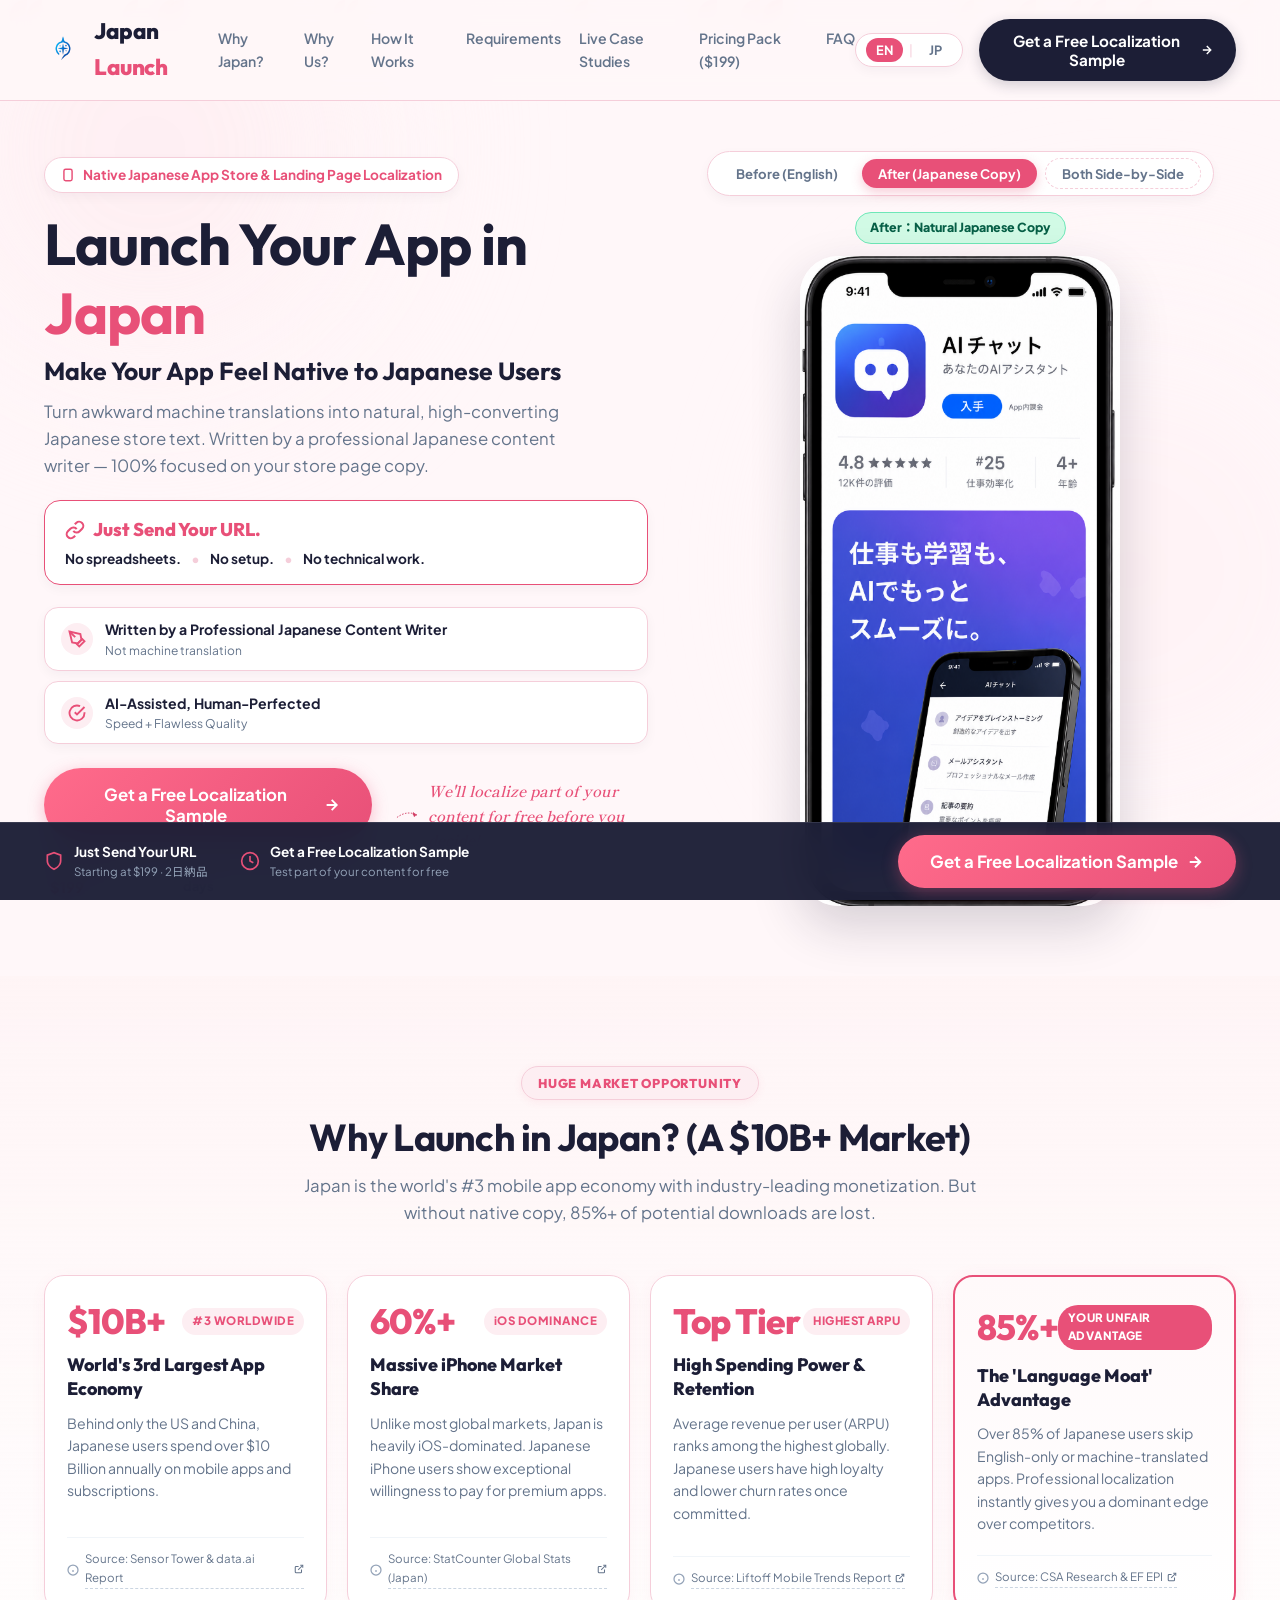
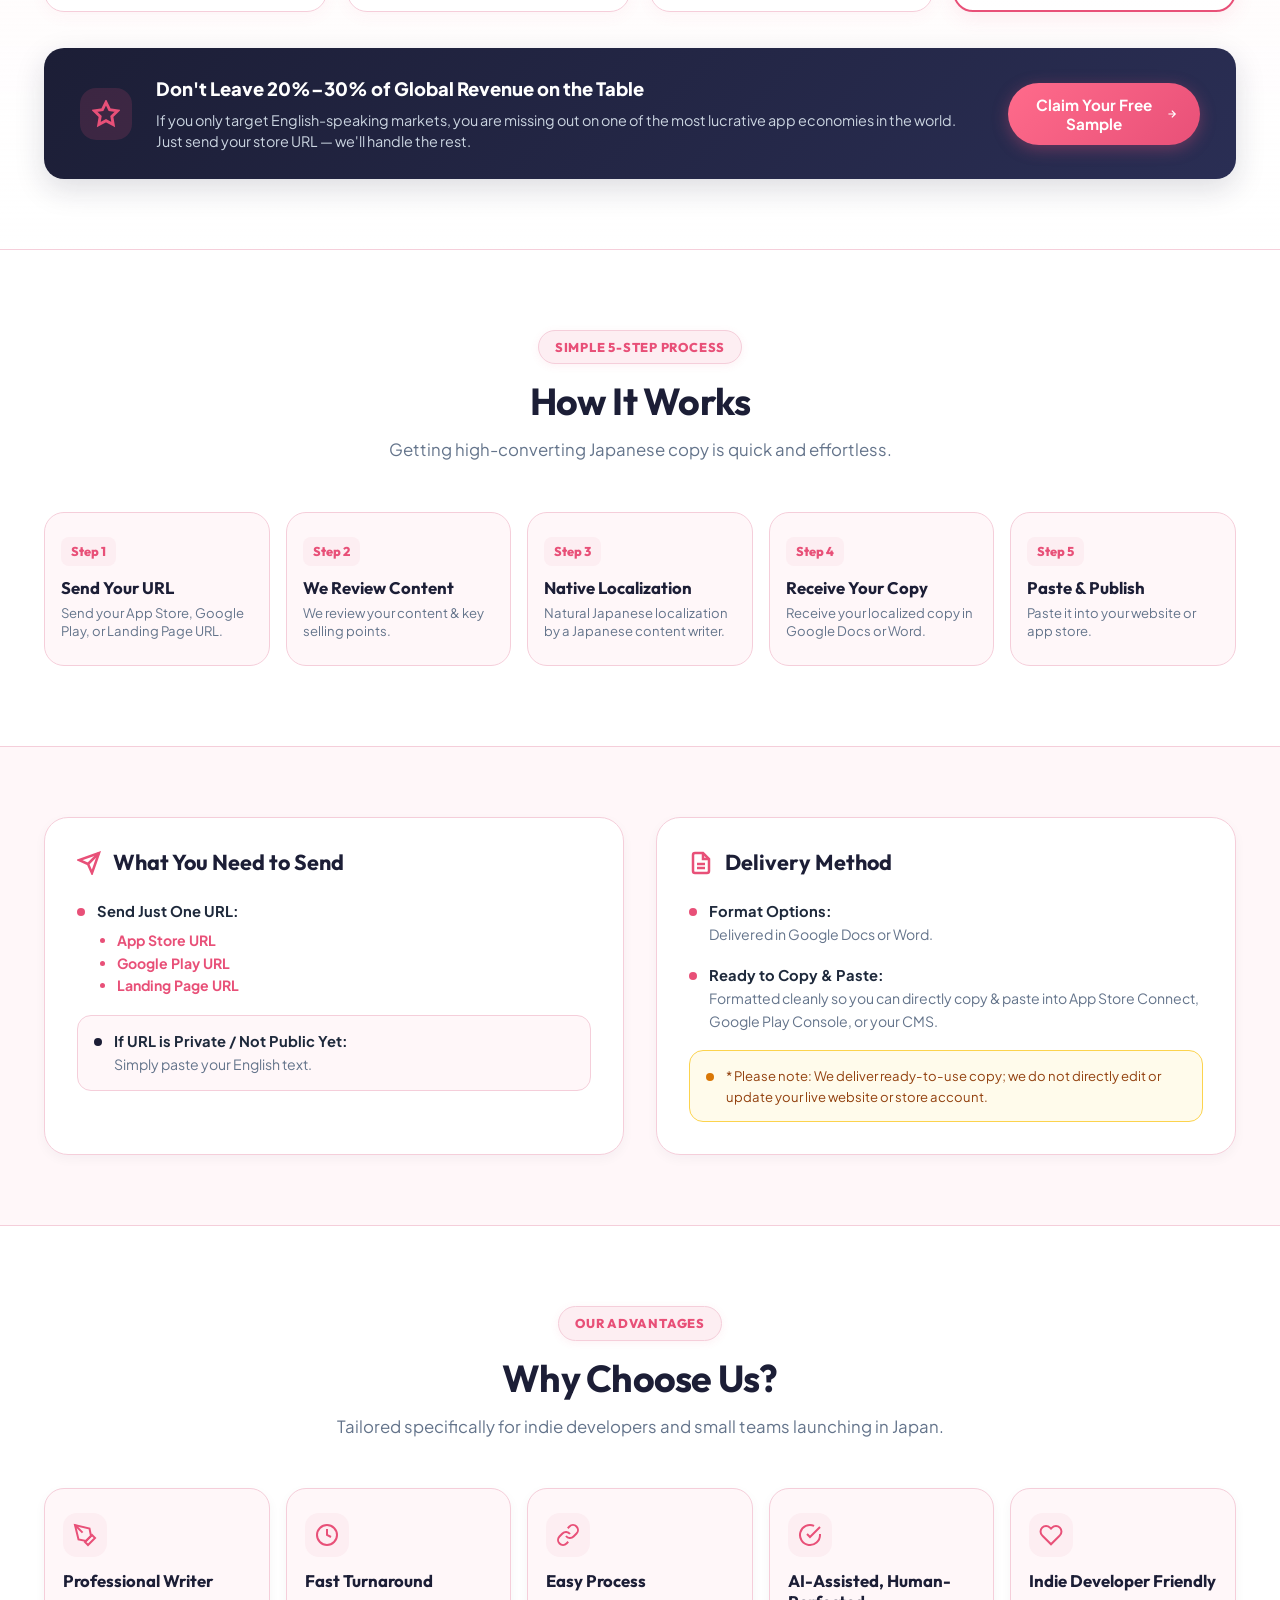
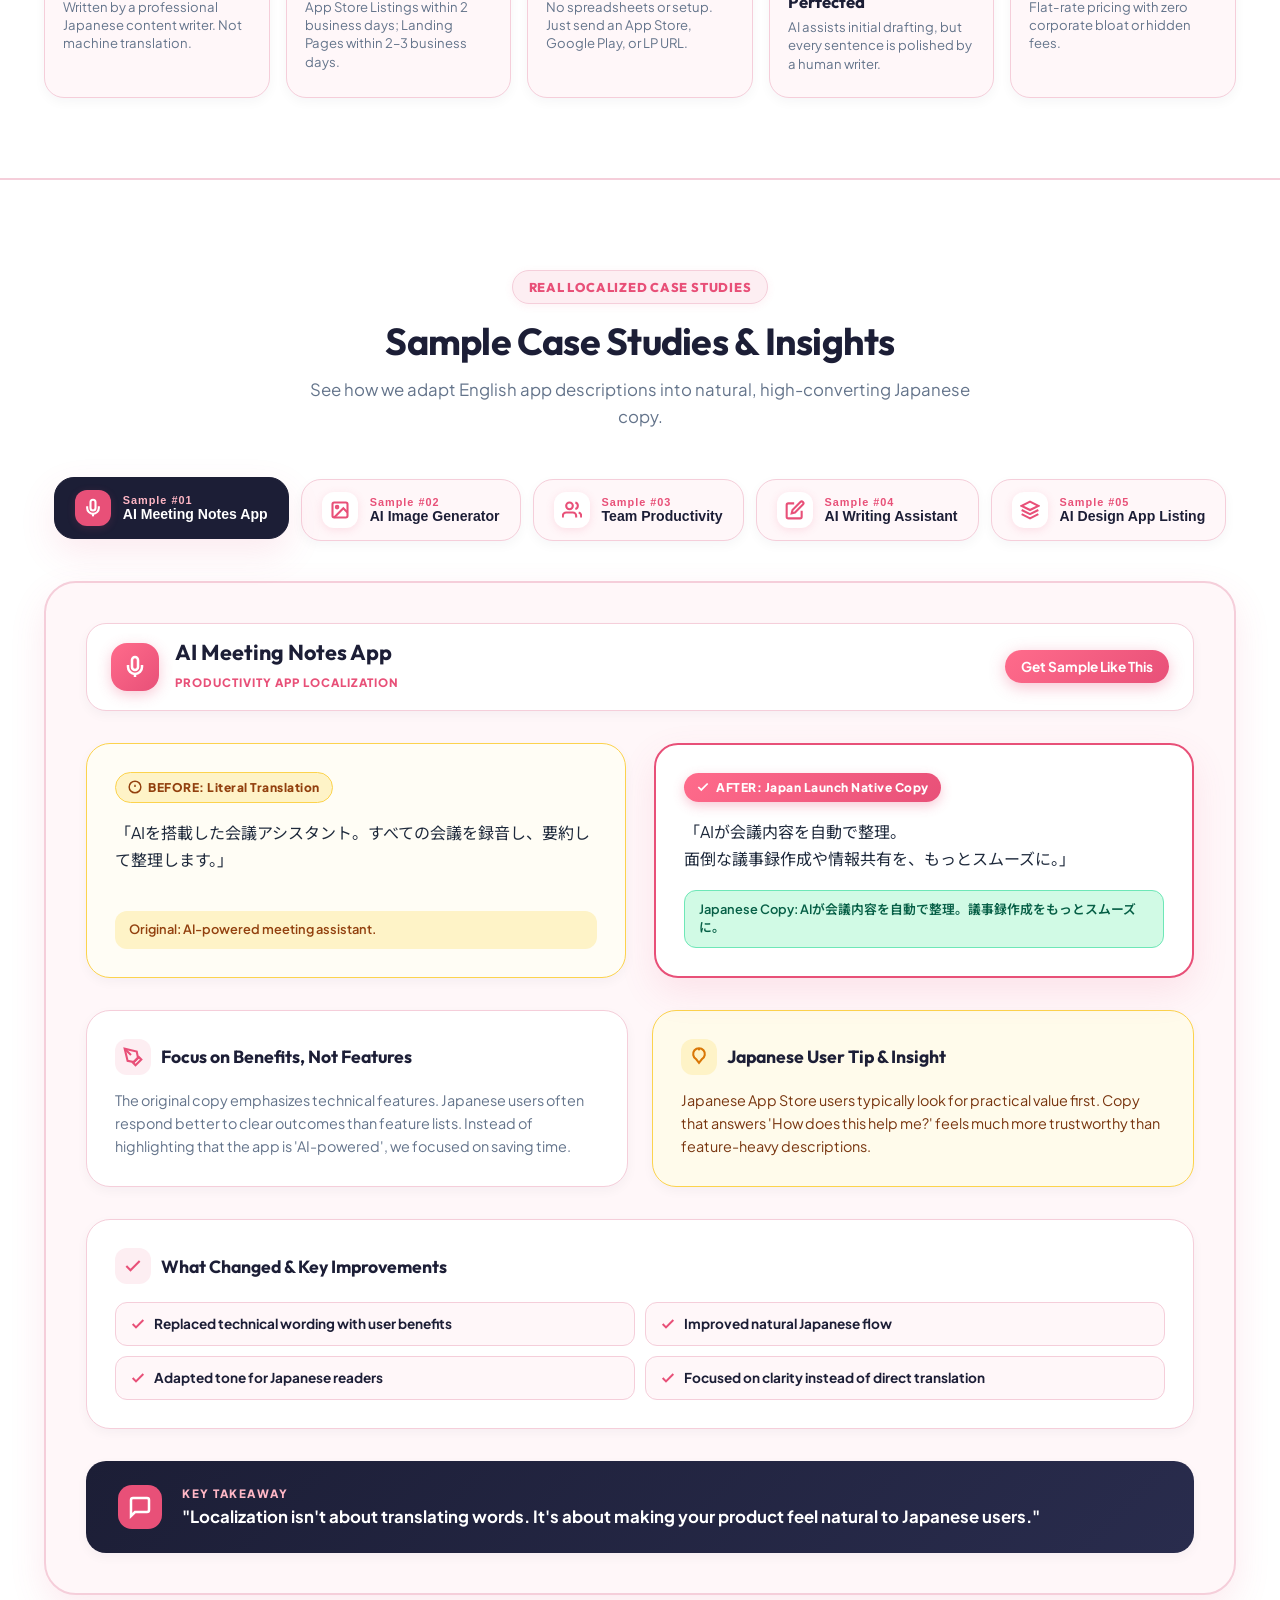
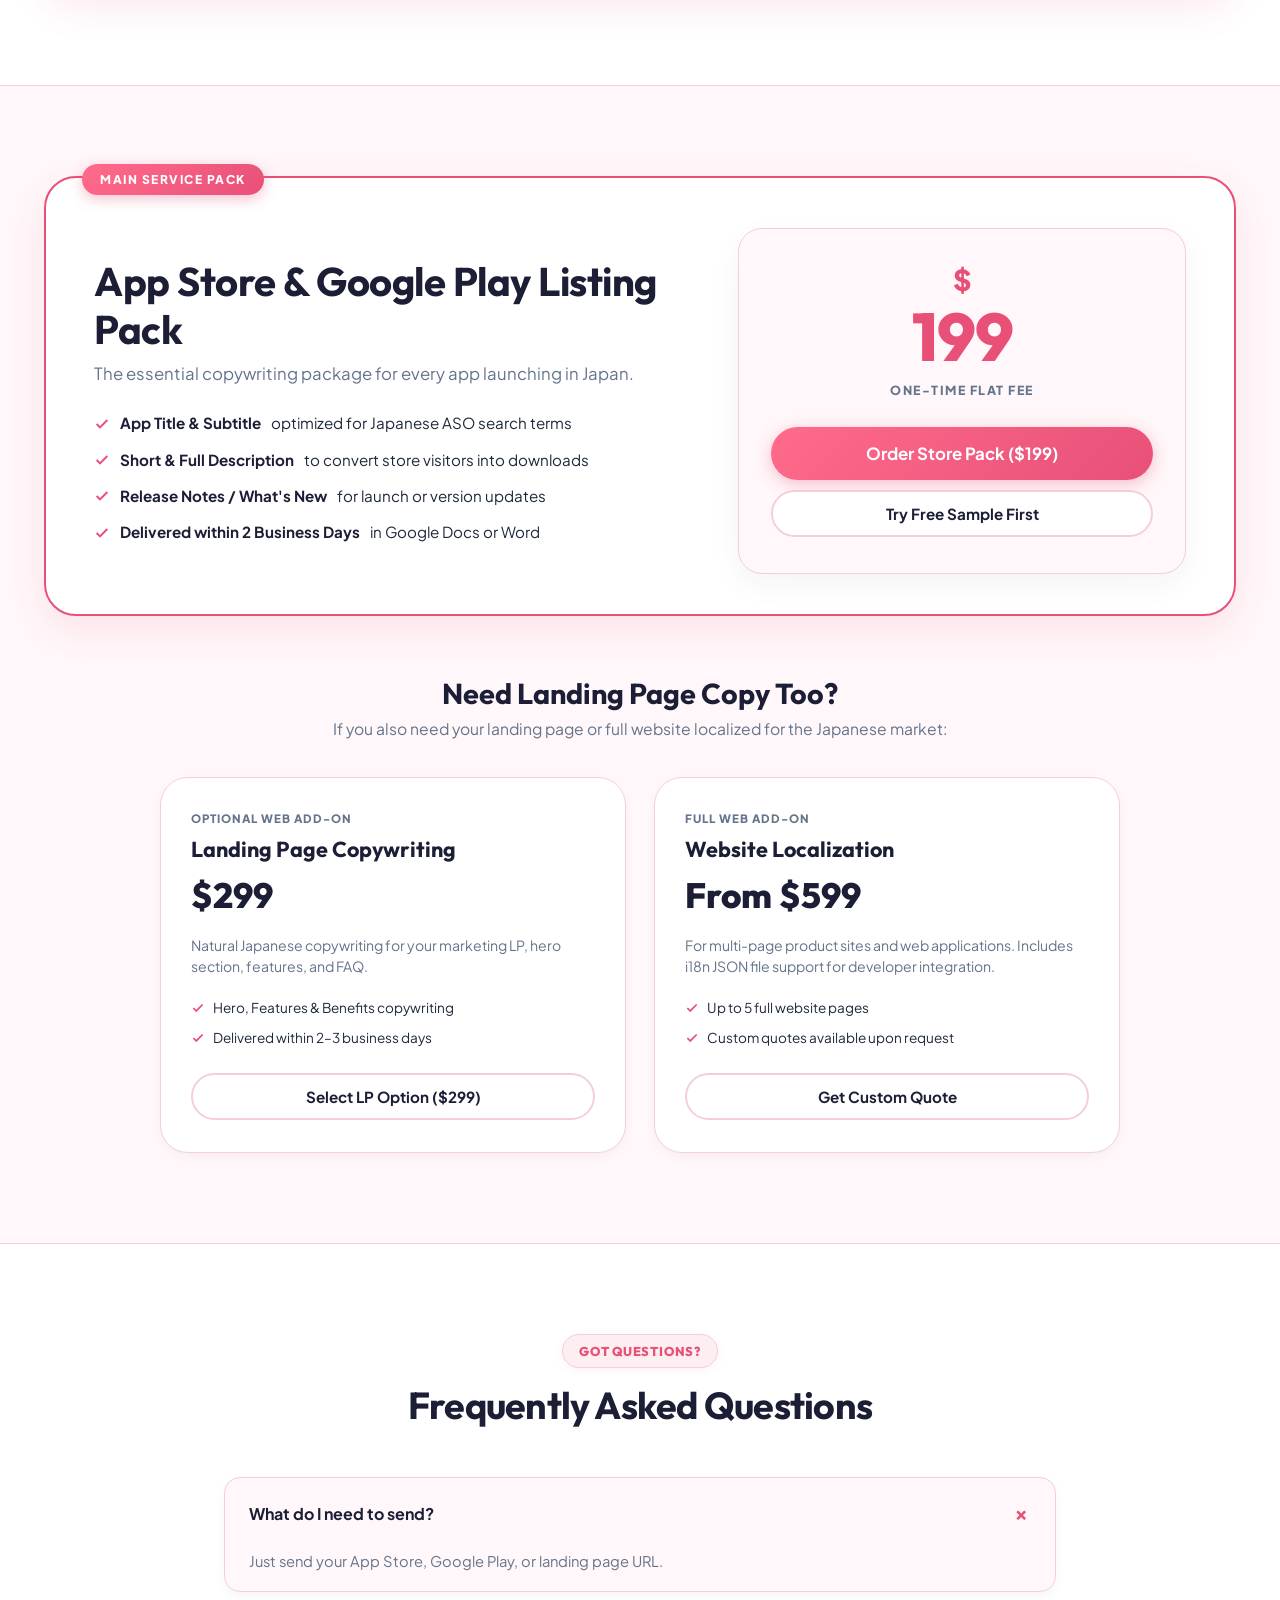
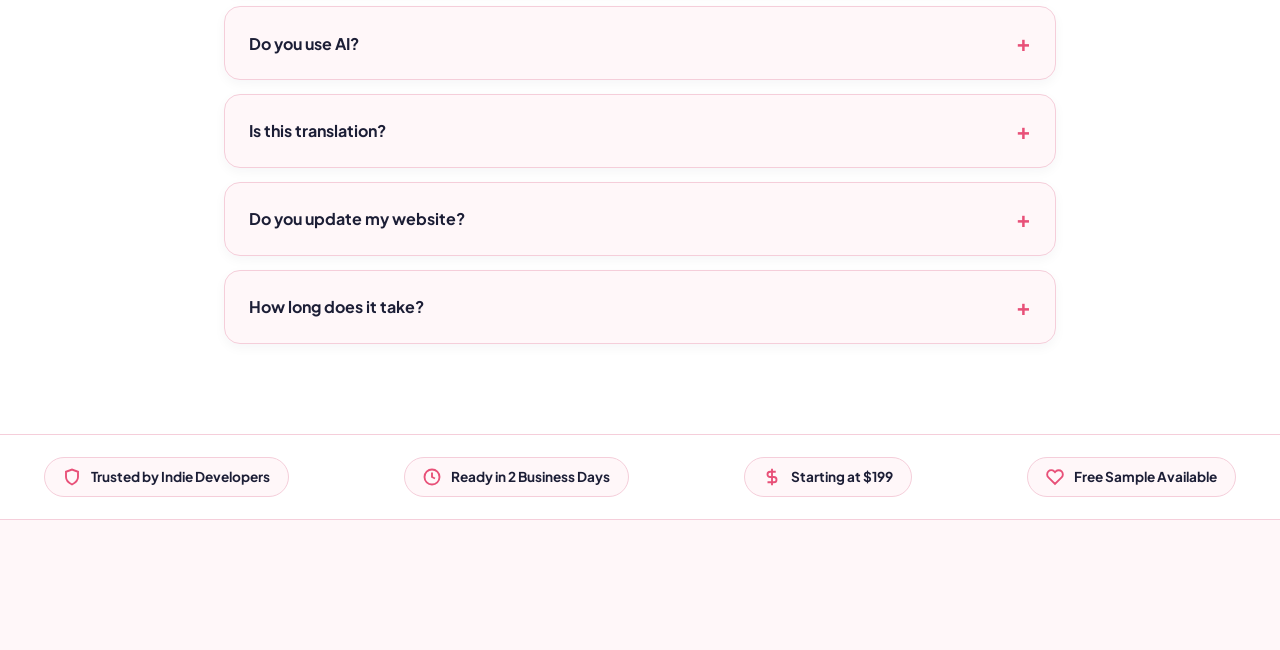
==== japan-localization-lp/index.html @ 51f72c17 "Add files via upload" ====
<!DOCTYPE html>
<html lang="en">
<head>
    <meta charset="UTF-8">
    <meta name="viewport" content="width=device-width, initial-scale=1.0">
    <title>Japan Launch | Native Japanese App Store & Landing Page Localization</title>
    <meta name="description" content="Make your app feel native to Japanese users. High-converting App Store & Landing Page localization starting at $199. Written by a professional Japanese content writer. Free sample available!">
    
    <!-- Google Fonts -->
    <link rel="preconnect" href="https://fonts.googleapis.com">
    <link rel="preconnect" href="https://fonts.gstatic.com" crossorigin>
    <link href="https://fonts.googleapis.com/css2?family=Outfit:wght@400;500;600;700;800&family=Plus+Jakarta+Sans:wght@400;500;600;700&family=Noto+Sans+JP:wght@400;500;700;800&family=Shippori+Mincho:wght@600;700;800&display=swap" rel="stylesheet">
    
    <!-- CSS (Explicit Relative Path for Netlify & Linux Compatibility) -->
    <link rel="stylesheet" href="./css/styles.css">
</head>
<body data-current-lang="en">

    <!-- Background Decor -->
    <div class="bg-decorations">
        <div class="bg-blob blob-1"></div>
        <div class="bg-blob blob-2"></div>
        <div class="sakura-petals-container" id="sakuraContainer"></div>
    </div>

    <!-- Navigation Header -->
    <header class="site-header">
        <div class="container nav-container">
            <a href="#" class="brand-logo">
                <img src="./assets/logo.png" alt="Japan Launch Logo" class="brand-logo-img">
                <span class="brand-name">Japan <span class="brand-accent">Launch</span></span>
            </a>

            <nav class="nav-links">
                <a href="#why-japan" data-en="Why Japan?" data-jp="日本市場の魅力">Why Japan?</a>
                <a href="#why-us" data-en="Why Us?" data-jp="選ばれる理由">Why Us?</a>
                <a href="#how-it-works" data-en="How It Works" data-jp="作業の流れ">How It Works</a>
                <a href="#requirements" data-en="Requirements" data-jp="必要素材">Requirements</a>
                <a href="#samples" data-en="Live Case Studies" data-jp="制作事例サンプル">Live Case Studies</a>
                <a href="#pricing" data-en="Pricing Pack ($199)" data-jp="料金プラン ($199)">Pricing Pack ($199)</a>
                <a href="#faq" data-en="FAQ" data-jp="FAQ">FAQ</a>
            </nav>

            <div class="nav-actions">
                <!-- Language Toggle Switcher -->
                <div class="lang-switch-toggle">
                    <button class="lang-btn active" id="btnLangEn" onclick="switchLanguage('en')">EN</button>
                    <span class="lang-divider">|</span>
                    <button class="lang-btn" id="btnLangJp" onclick="switchLanguage('jp')">JP</button>
                </div>

                <button class="btn btn-primary" onclick="openSampleModal()">
                    <span data-en="Get a Free Localization Sample" data-jp="無料ローカライズサンプルを試す">Get a Free Localization Sample</span>
                    <svg width="16" height="16" viewBox="0 0 24 24" fill="none" stroke="currentColor" stroke-width="2.5"><path d="M5 12h14M12 5l7 7-7 7"/></svg>
                </button>
            </div>
        </div>
    </header>

    <main>
        
        <!-- Hero Section -->
        <section class="hero-section" id="hero-offer">
            <div class="container hero-grid-large">
                
                <!-- Left Copy -->
                <div class="hero-copy">
                    <div class="tag-badge">
                        <svg width="14" height="14" viewBox="0 0 24 24" fill="none" stroke="currentColor" stroke-width="2.5"><rect x="5" y="2" width="14" height="20" rx="3"/><line x1="12" y1="18" x2="12.01" y2="18"/></svg>
                        <span data-en="Native Japanese App Store & Landing Page Localization" data-jp="App Store & ランディングページ 日本語ローカライズ">Native Japanese App Store & Landing Page Localization</span>
                    </div>

                    <h1 class="hero-title">
                        Launch Your App in <span class="highlight-japan">Japan</span>
                    </h1>

                    <p class="hero-main-tagline" data-en="Make Your App Feel Native to Japanese Users" data-jp="日本のユーザーに、まるで国内アプリのように届ける。">
                        Make Your App Feel Native to Japanese Users
                    </p>

                    <p class="hero-subtitle" data-en="Turn awkward machine translations into natural, high-converting Japanese store text. Written by a professional Japanese content writer — 100% focused on your store page copy." data-jp="機械翻訳特有の違和感を解消し、プロの日本人コンテンツライターが自然でCV率の高い日本語説明文へ書き直します。">
                        Turn awkward machine translations into natural, high-converting Japanese store text. Written by a professional Japanese content writer — 100% focused on your store page copy.
                    </p>

                    <!-- JUST SEND A URL DIFFERENTIATOR BANNER -->
                    <div class="differentiator-banner">
                        <div class="diff-title-row">
                            <svg width="20" height="20" viewBox="0 0 24 24" fill="none" stroke="#E85078" stroke-width="2.5"><path d="M10 13a5 5 0 0 0 7.54.54l3-3a5 5 0 0 0-7.07-7.07l-1.72 1.71"/><path d="M14 11a5 5 0 0 0-7.54-.54l-3 3a5 5 0 0 0 7.07 7.07l1.71-1.71"/></svg>
                            <strong data-en="Just Send Your URL." data-jp="URLをお送りいただくだけ。">Just Send Your URL.</strong>
                        </div>
                        <div class="diff-bullets">
                            <span data-en="No spreadsheets." data-jp="面倒なエクセル作業なし">No spreadsheets.</span>
                            <span class="diff-dot">•</span>
                            <span data-en="No setup." data-jp="複雑な設定なし">No setup.</span>
                            <span class="diff-dot">•</span>
                            <span data-en="No technical work." data-jp="開発・コード作業なし">No technical work.</span>
                        </div>
                    </div>

                    <!-- Core Strengths Badges -->
                    <div class="hero-features-list">
                        <div class="feature-item">
                            <div class="feature-icon">
                                <svg width="18" height="18" viewBox="0 0 24 24" fill="none" stroke="#E85078" stroke-width="2.5"><path d="M12 19l7-7 3 3-7 7-3-3z"/><path d="M18 13l-1.5-7.5L2 2l3.5 14.5L13 18l5-5z"/><path d="M2 2l7.586 7.586"/></svg>
                            </div>
                            <div class="feature-text">
                                <strong data-en="Written by a Professional Japanese Content Writer" data-jp="プロの日本人コンテンツライターが執筆">Written by a Professional Japanese Content Writer</strong>
                                <span data-en="Not machine translation" data-jp="機械翻訳ではありません">Not machine translation</span>
                            </div>
                        </div>

                        <div class="feature-item">
                            <div class="feature-icon">
                                <svg width="18" height="18" viewBox="0 0 24 24" fill="none" stroke="#E85078" stroke-width="2.5"><path d="M22 11.08V12a10 10 0 1 1-5.93-9.14"/><polyline points="22 4 12 14.01 9 11.01"/></svg>
                            </div>
                            <div class="feature-text">
                                <strong data-en="AI-Assisted, Human-Perfected" data-jp="AIサポート × プロ人間の仕上げ">AI-Assisted, Human-Perfected</strong>
                                <span data-en="Speed + Flawless Quality" data-jp="圧倒的なスピードと最高の品質">Speed + Flawless Quality</span>
                            </div>
                        </div>
                    </div>

                    <!-- Main Hero CTA & Price Visibility -->
                    <div class="hero-cta-wrapper">
                        <div class="cta-main-box">
                            <button class="btn btn-coral btn-lg" onclick="openSampleModal('App Store Listing Copy Pack ($199)')">
                                <span data-en="Get a Free Localization Sample" data-jp="無料ローカライズサンプルを試す">Get a Free Localization Sample</span>
                                <svg width="18" height="18" viewBox="0 0 24 24" fill="none" stroke="currentColor" stroke-width="2.5"><path d="M5 12h14M12 5l7 7-7 7"/></svg>
                            </button>

                            <div class="hero-price-anchor">
                                <span class="hero-price-tag" data-en="Starting at $199" data-jp="定額 $199〜">Starting at $199</span>
                                <span class="hero-price-dot">•</span>
                                <span class="hero-delivery-tag" data-en="Delivered within 2 business days" data-jp="2営業日以内に納品">Delivered within 2 business days</span>
                            </div>
                        </div>

                        <div class="cta-tooltip-annotation">
                            <svg class="hand-arrow" viewBox="0 0 60 30" fill="none" stroke="#D13B62" stroke-width="2" stroke-dasharray="3 3">
                                <path d="M10 20 Q 30 5, 50 15" />
                                <polygon points="50,15 42,10 44,18" fill="#D13B62"/>
                            </svg>
                            <span class="handwriting" data-en="We'll localize part of your content for free before you decide!" data-jp="決定する前に一部を無料でローカライズします！">We'll localize part of your content for free before you decide!</span>
                        </div>
                    </div>
                </div>

                <!-- Right Visual: Prominent Before/After Mockup Switcher -->
                <div class="hero-mockup-wrapper prominent-hero-mockup">
                    
                    <div class="mockup-header-indicator">
                        <button class="switcher-pill" id="btnPhoneBefore" onclick="switchPhoneMockup('before')">
                            <span data-en="Before (English)" data-jp="Before (英語表示)">Before (English)</span>
                        </button>
                        
                        <button class="switcher-pill active" id="btnPhoneAfter" onclick="switchPhoneMockup('after')">
                            <span data-en="After (Japanese Copy)" data-jp="After (自然な日本語)">After (Japanese Copy)</span>
                        </button>

                        <button class="switcher-pill mode-dual" id="btnPhoneBoth" onclick="switchPhoneMockup('both')">
                            <span data-en="Both Side-by-Side" data-jp="両方並べて比較">Both Side-by-Side</span>
                        </button>
                    </div>

                    <div class="phone-display-area mode-single-after" id="phoneDisplayArea">
                        <div class="phone-image-wrapper phone-img-before" id="wrapperPhoneBefore">
                            <span class="phone-label-tag warning" data-en="Before: English Store Copy" data-jp="Before：元の英語ストア文">Before：English Store Copy</span>
                            <img src="./assets/iphone_before.png" alt="App Store Listing Before Japanese Localization" class="hero-phone-img large-mockup">
                        </div>

                        <div class="phone-image-wrapper phone-img-after active" id="wrapperPhoneAfter">
                            <span class="phone-label-tag success" data-en="After: Natural Japanese Copy" data-jp="After：自然な日本語説明文">After：Natural Japanese Copy</span>
                            <img src="./assets/iphone_after.png" alt="App Store Listing After Japanese Localization" class="hero-phone-img large-mockup">
                        </div>
                    </div>

                </div>

            </div>
        </section>
        
        <!-- WHY JAPAN MARKET OPPORTUNITY SECTION (市場メリット・リサーチデータ) -->
        <section class="section-market-opportunity" id="why-japan">
            <div class="container">
                <div class="section-header center">
                    <span class="badge-sub" data-en="Huge Market Opportunity" data-jp="市場の巨大なポテンシャル">Huge Market Opportunity</span>
                    <h2 data-en="Why Launch in Japan? (A $10B+ Market)" data-jp="なぜ今、日本市場に出すべきなのか？">Why Launch in Japan? (A $10B+ Market)</h2>
                    <p data-en="Japan is the world's #3 mobile app economy with industry-leading monetization. But without native copy, 85%+ of potential downloads are lost." data-jp="日本は世界第3位のアプリ課金市場。しかし自然な日本語で訴求しない限り、85%以上のユーザーを獲得できずに見過ごしてしまいます。">Japan is the world's #3 mobile app economy with industry-leading monetization. But without native copy, 85%+ of potential downloads are lost.</p>
                </div>

                <div class="market-stats-grid">
                    
                    <!-- Stat Card 1: Market Size -->
                    <div class="market-stat-card">
                        <div class="stat-top-row">
                            <div class="stat-number-accent">$10B+</div>
                            <span class="stat-pill-badge">#3 WORLDWIDE</span>
                        </div>
                        <h3 class="stat-card-title" data-en="World's 3rd Largest App Economy" data-jp="世界第3位の巨大アプリ課金市場">World's 3rd Largest App Economy</h3>
                        <p class="stat-card-desc" data-en="Behind only the US and China, Japanese users spend over $10 Billion annually on mobile apps and subscriptions." data-jp="米国・中国に次ぐ世界トップ3の市場規模。日本のユーザーは年間100億ドル以上をモバイルアプリやサブスクリプションに消費しています。">Behind only the US and China, Japanese users spend over $10 Billion annually on mobile apps and subscriptions.</p>
                        <div class="stat-source-footer">
                            <svg width="12" height="12" viewBox="0 0 24 24" fill="none" stroke="currentColor" stroke-width="2.5"><circle cx="12" cy="12" r="10"/><line x1="12" y1="16" x2="12" y2="12"/><line x1="12" y1="8" x2="12.01" y2="8"/></svg>
                            <a href="https://sensortower.com/blog/state-of-mobile-2024" target="_blank" rel="noopener noreferrer" class="stat-source-link">Source: Sensor Tower & data.ai Report <svg width="10" height="10" viewBox="0 0 24 24" fill="none" stroke="currentColor" stroke-width="2.5"><path d="M18 13v6a2 2 0 0 1-2 2H5a2 2 0 0 1-2-2V8a2 2 0 0 1 2-2h6"/><polyline points="15 3 21 3 21 9"/><line x1="10" y1="14" x2="21" y2="3"/></svg></a>
                        </div>
                    </div>

                    <!-- Stat Card 2: iOS Share -->
                    <div class="market-stat-card">
                        <div class="stat-top-row">
                            <div class="stat-number-accent">60%+</div>
                            <span class="stat-pill-badge">iOS DOMINANCE</span>
                        </div>
                        <h3 class="stat-card-title" data-en="Massive iPhone Market Share" data-jp="60%超の圧倒的なiPhoneシェア">Massive iPhone Market Share</h3>
                        <p class="stat-card-desc" data-en="Unlike most global markets, Japan is heavily iOS-dominated. Japanese iPhone users show exceptional willingness to pay for premium apps." data-jp="世界平均（約28%）とは対照的に、日本は6割以上がiPhoneユーザー。有料アプリ購入やサブスク課金に対する抵抗感が非常に低いのが特徴です。">Unlike most global markets, Japan is heavily iOS-dominated. Japanese iPhone users show exceptional willingness to pay for premium apps.</p>
                        <div class="stat-source-footer">
                            <svg width="12" height="12" viewBox="0 0 24 24" fill="none" stroke="currentColor" stroke-width="2.5"><circle cx="12" cy="12" r="10"/><line x1="12" y1="16" x2="12" y2="12"/><line x1="12" y1="8" x2="12.01" y2="8"/></svg>
                            <a href="https://gs.statcounter.com/os-market-share/mobile/japan" target="_blank" rel="noopener noreferrer" class="stat-source-link">Source: StatCounter Global Stats (Japan) <svg width="10" height="10" viewBox="0 0 24 24" fill="none" stroke="currentColor" stroke-width="2.5"><path d="M18 13v6a2 2 0 0 1-2 2H5a2 2 0 0 1-2-2V8a2 2 0 0 1 2-2h6"/><polyline points="15 3 21 3 21 9"/><line x1="10" y1="14" x2="21" y2="3"/></svg></a>
                        </div>
                    </div>

                    <!-- Stat Card 3: ARPU / LTV -->
                    <div class="market-stat-card">
                        <div class="stat-top-row">
                            <div class="stat-number-accent">Top Tier</div>
                            <span class="stat-pill-badge">HIGHEST ARPU</span>
                        </div>
                        <h3 class="stat-card-title" data-en="High Spending Power & Retention" data-jp="世界トップクラスの課金単価と高い継続率">High Spending Power & Retention</h3>
                        <p class="stat-card-desc" data-en="Average revenue per user (ARPU) ranks among the highest globally. Japanese users have high loyalty and lower churn rates once committed." data-jp="ユーザー1人あたりの課金単価（ARPU）が世界最高水準。一度価値を認めたアプリに対しては解約率（チャーン）が低く、長く愛用されます。">Average revenue per user (ARPU) ranks among the highest globally. Japanese users have high loyalty and lower churn rates once committed.</p>
                        <div class="stat-source-footer">
                            <svg width="12" height="12" viewBox="0 0 24 24" fill="none" stroke="currentColor" stroke-width="2.5"><circle cx="12" cy="12" r="10"/><line x1="12" y1="16" x2="12" y2="12"/><line x1="12" y1="8" x2="12.01" y2="8"/></svg>
                            <a href="https://liftoff.io/resources/" target="_blank" rel="noopener noreferrer" class="stat-source-link">Source: Liftoff Mobile Trends Report <svg width="10" height="10" viewBox="0 0 24 24" fill="none" stroke="currentColor" stroke-width="2.5"><path d="M18 13v6a2 2 0 0 1-2 2H5a2 2 0 0 1-2-2V8a2 2 0 0 1 2-2h6"/><polyline points="15 3 21 3 21 9"/><line x1="10" y1="14" x2="21" y2="3"/></svg></a>
                        </div>
                    </div>

                    <!-- Stat Card 4: Language Moat -->
                    <div class="market-stat-card highlight-card">
                        <div class="stat-top-row">
                            <div class="stat-number-accent">85%+</div>
                            <span class="stat-pill-badge highlight-pill">YOUR UNFAIR ADVANTAGE</span>
                        </div>
                        <h3 class="stat-card-title" data-en="The 'Language Moat' Advantage" data-jp="「言葉の壁」がつくる先行者利益">The 'Language Moat' Advantage</h3>
                        <p class="stat-card-desc" data-en="Over 85% of Japanese users skip English-only or machine-translated apps. Professional localization instantly gives you a dominant edge over competitors." data-jp="日本のユーザーの85%以上は英語のみ・直訳アプリを敬遠します。自然な日本語にするだけで、海外の強豪アプリに大差をつける強力な参入障壁（モート）になります。">Over 85% of Japanese users skip English-only or machine-translated apps. Professional localization instantly gives you a dominant edge over competitors.</p>
                        <div class="stat-source-footer">
                            <svg width="12" height="12" viewBox="0 0 24 24" fill="none" stroke="currentColor" stroke-width="2.5"><circle cx="12" cy="12" r="10"/><line x1="12" y1="16" x2="12" y2="12"/><line x1="12" y1="8" x2="12.01" y2="8"/></svg>
                            <a href="https://csa-research.com/" target="_blank" rel="noopener noreferrer" class="stat-source-link">Source: CSA Research & EF EPI <svg width="10" height="10" viewBox="0 0 24 24" fill="none" stroke="currentColor" stroke-width="2.5"><path d="M18 13v6a2 2 0 0 1-2 2H5a2 2 0 0 1-2-2V8a2 2 0 0 1 2-2h6"/><polyline points="15 3 21 3 21 9"/><line x1="10" y1="14" x2="21" y2="3"/></svg></a>
                        </div>
                    </div>

                </div>

                <!-- Strategic Opportunity Banner -->
                <div class="market-opportunity-banner">
                    <div class="opp-icon">
                        <svg width="28" height="28" viewBox="0 0 24 24" fill="none" stroke="#E85078" stroke-width="2.5"><polygon points="12 2 15.09 8.26 22 9.27 17 14.14 18.18 21.02 12 17.77 5.82 21.02 7 14.14 2 9.27 8.91 8.26 12 2"/></svg>
                    </div>
                    <div class="opp-content">
                        <strong class="opp-title" data-en="Don't Leave 20%–30% of Global Revenue on the Table" data-jp="本来得られるはずのグローバル売上の20〜30%を取りこぼしていませんか？">Don't Leave 20%–30% of Global Revenue on the Table</strong>
                        <p class="opp-desc" data-en="If you only target English-speaking markets, you are missing out on one of the most lucrative app economies in the world. Just send your store URL — we'll handle the rest." data-jp="英語圏だけで勝負しているなら、世界屈指の高収益市場を見過ごしています。あなたのアプリURLを送るだけで、最短2日で日本展開の準備が整います。">If you only target English-speaking markets, you are missing out on one of the most lucrative app economies in the world. Just send your store URL — we'll handle the rest.</p>
                    </div>
                    <button class="btn btn-coral" onclick="openSampleModal()">
                        <span data-en="Claim Your Free Sample" data-jp="無料サンプルを試す">Claim Your Free Sample</span>
                        <svg width="16" height="16" viewBox="0 0 24 24" fill="none" stroke="currentColor" stroke-width="2.5"><path d="M5 12h14M12 5l7 7-7 7"/></svg>
                    </button>
                </div>

            </div>
        </section>

        <!-- 5-STEP PROCESS SECTION (作業の流れ) -->
        <section class="section-process" id="how-it-works">
            <div class="container">
                <div class="section-header center">
                    <span class="badge-sub" data-en="Simple 5-Step Process" data-jp="作業の流れ">Simple 5-Step Process</span>
                    <h2 data-en="How It Works" data-jp="発注から納品までの流れ">How It Works</h2>
                    <p data-en="Getting high-converting Japanese copy is quick and effortless." data-jp="面倒なやり取りは不要。たったの5ステップで自然な日本語テキストが手に入ります。">Getting high-converting Japanese copy is quick and effortless.</p>
                </div>

                <div class="process-5steps-grid">
                    <div class="p-step-card">
                        <div class="p-step-num">Step 1</div>
                        <h4 data-en="Send Your URL" data-jp="URLを送信">Send Your URL</h4>
                        <p data-en="Send your App Store, Google Play, or Landing Page URL." data-jp="App Store、Google Play、またはランディングページのURLをお送りください。">Send your App Store, Google Play, or Landing Page URL.</p>
                    </div>

                    <div class="p-step-card">
                        <div class="p-step-num">Step 2</div>
                        <h4 data-en="We Review Content" data-jp="原稿の確認">We Review Content</h4>
                        <p data-en="We review your content & key selling points." data-jp="お送りいただいたアプリ・サイトのアピールポイントを確認します。">We review your content & key selling points.</p>
                    </div>

                    <div class="p-step-card">
                        <div class="p-step-num">Step 3</div>
                        <h4 data-en="Native Localization" data-jp="自然な日本語化">Native Localization</h4>
                        <p data-en="Natural Japanese localization by a Japanese content writer." data-jp="日本人コンテンツライターが自然な日本語へローカライズ執筆。">Natural Japanese localization by a Japanese content writer.</p>
                    </div>

                    <div class="p-step-card">
                        <div class="p-step-num">Step 4</div>
                        <h4 data-en="Receive Your Copy" data-jp="完成原稿の受け取り">Receive Your Copy</h4>
                        <p data-en="Receive your localized copy in Google Docs or Word." data-jp="コピペ可能なGoogle DocumentまたはWord形式で原稿をお届け。">Receive your localized copy in Google Docs or Word.</p>
                    </div>

                    <div class="p-step-card">
                        <div class="p-step-num">Step 5</div>
                        <h4 data-en="Paste & Publish" data-jp="コピペして反映">Paste & Publish</h4>
                        <p data-en="Paste it into your website or app store." data-jp="届いた文章をストア管理画面や自社Webサイトへ貼り付けて公開。">Paste it into your website or app store.</p>
                    </div>
                </div>
            </div>
        </section>

        <!-- REQUIREMENTS & DELIVERY SECTION (お客様に送ってもらうもの & 納品方法) -->
        <section class="section-requirements" id="requirements">
            <div class="container">
                <div class="requirements-box-grid">
                    
                    <!-- Left: What You Send -->
                    <div class="req-card">
                        <div class="req-card-header">
                            <svg width="24" height="24" viewBox="0 0 24 24" fill="none" stroke="#E85078" stroke-width="2.5"><path d="M22 2L11 13"/><polygon points="22 2 15 22 11 13 2 9 22 2"/></svg>
                            <h3 data-en="What You Need to Send" data-jp="お客様に送ってもらうもの">What You Need to Send</h3>
                        </div>

                        <div class="req-list">
                            <div class="req-item">
                                <span class="bullet-dot"></span>
                                <div>
                                    <strong data-en="Send Just One URL:" data-jp="どれか1つのURLをお送りください：">Send Just One URL:</strong>
                                    <ul class="sub-bullet-list">
                                        <li>App Store URL</li>
                                        <li>Google Play URL</li>
                                        <li>Landing Page URL</li>
                                    </ul>
                                </div>
                            </div>

                            <div class="req-item note-bg">
                                <span class="bullet-dot highlight"></span>
                                <div>
                                    <strong data-en="If URL is Private / Not Public Yet:" data-jp="URLが非公開の場合のみ：">If URL is Private / Not Public Yet:</strong>
                                    <p data-en="Simply paste your English text." data-jp="英語の原稿テキストを直接貼り付けてお送りください。">Simply paste your English text.</p>
                                </div>
                            </div>
                        </div>
                    </div>

                    <!-- Right: Delivery Method -->
                    <div class="req-card">
                        <div class="req-card-header">
                            <svg width="24" height="24" viewBox="0 0 24 24" fill="none" stroke="#E85078" stroke-width="2.5"><path d="M14 2H6a2 2 0 0 0-2 2v16a2 2 0 0 0 2 2h12a2 2 0 0 0 2-2V8z"/><polyline points="14 2 14 8 20 8"/><line x1="16" y1="13" x2="8" y2="13"/><line x1="16" y1="17" x2="8" y2="17"/></svg>
                            <h3 data-en="Delivery Method" data-jp="納品方法">Delivery Method</h3>
                        </div>

                        <div class="req-list">
                            <div class="req-item">
                                <span class="bullet-dot"></span>
                                <div>
                                    <strong data-en="Format Options:" data-jp="納品ファイル形式：">Format Options:</strong>
                                    <p data-en="Delivered in Google Docs or Word." data-jp="Google Document または Word 形式。">Delivered in Google Docs or Word.</p>
                                </div>
                            </div>

                            <div class="req-item">
                                <span class="bullet-dot"></span>
                                <div>
                                    <strong data-en="Ready to Copy & Paste:" data-jp="そのまま使える状態でお届け：">Ready to Copy & Paste:</strong>
                                    <p data-en="Formatted cleanly so you can directly copy & paste into App Store Connect, Google Play Console, or your CMS." data-jp="ストア管理画面やCMSにそのままコピー＆ペーストできる状態で納品します。">Formatted cleanly so you can directly copy & paste into App Store Connect, Google Play Console, or your CMS.</p>
                                </div>
                            </div>

                            <div class="req-item note-warning">
                                <span class="bullet-dot warning"></span>
                                <div>
                                    <p data-en="* Please note: We deliver ready-to-use copy; we do not directly edit or update your live website or store account." data-jp="※Webサイトやストア画面への実際の直接反映作業は含みません。">* Please note: We deliver ready-to-use copy; we do not directly edit or update your live website or store account.</p>
                                </div>
                            </div>
                        </div>
                    </div>

                </div>
            </div>
        </section>

        <!-- WHY CHOOSE US? (選ばれる理由・他社との違い) -->
        <section class="section-why" id="why-us">
            <div class="container">
                <div class="section-header center">
                    <span class="badge-sub" data-en="Our Advantages" data-jp="私たちの強み">Our Advantages</span>
                    <h2 data-en="Why Choose Us?" data-jp="選ばれる5つの理由">Why Choose Us?</h2>
                    <p data-en="Tailored specifically for indie developers and small teams launching in Japan." data-jp="日本市場に参入する海外の個人アプリ開発者・スモールチームに選ばれる理由。">Tailored specifically for indie developers and small teams launching in Japan.</p>
                </div>

                <div class="why-grid-5">
                    <div class="why-box">
                        <div class="why-icon-circle">
                            <svg width="24" height="24" viewBox="0 0 24 24" fill="none" stroke="#E85078" stroke-width="2"><path d="M12 19l7-7 3 3-7 7-3-3z"/><path d="M18 13l-1.5-7.5L2 2l3.5 14.5L13 18l5-5z"/><path d="M2 2l7.586 7.586"/></svg>
                        </div>
                        <h3 data-en="Professional Writer" data-jp="プロの日本人ライター">Professional Writer</h3>
                        <p data-en="Written by a professional Japanese content writer. Not machine translation." data-jp="機械翻訳ではありません。プロの日本人ライターが自然な文章を執筆。">Written by a professional Japanese content writer. Not machine translation.</p>
                    </div>

                    <div class="why-box">
                        <div class="why-icon-circle">
                            <svg width="24" height="24" viewBox="0 0 24 24" fill="none" stroke="#E85078" stroke-width="2"><circle cx="12" cy="12" r="10"/><polyline points="12 6 12 12 16 14"/></svg>
                        </div>
                        <h3 data-en="Fast Turnaround" data-jp="スピーディーな納品">Fast Turnaround</h3>
                        <p data-en="App Store Listings within 2 business days; Landing Pages within 2–3 business days." data-jp="ストア説明文は2営業日以内、LPは2〜3営業日以内に納品。">App Store Listings within 2 business days; Landing Pages within 2–3 business days.</p>
                    </div>

                    <div class="why-box">
                        <div class="why-icon-circle">
                            <svg width="24" height="24" viewBox="0 0 24 24" fill="none" stroke="#E85078" stroke-width="2"><path d="M10 13a5 5 0 0 0 7.54.54l3-3a5 5 0 0 0-7.07-7.07l-1.72 1.71"/><path d="M14 11a5 5 0 0 0-7.54-.54l-3 3a5 5 0 0 0 7.07 7.07l1.71-1.71"/></svg>
                        </div>
                        <h3 data-en="Easy Process" data-jp="かんたん注文">Easy Process</h3>
                        <p data-en="No spreadsheets or setup. Just send an App Store, Google Play, or LP URL." data-jp="エクセルや設定作業なし。URLをひとつ送るだけで完了。">No spreadsheets or setup. Just send an App Store, Google Play, or LP URL.</p>
                    </div>

                    <div class="why-box">
                        <div class="why-icon-circle">
                            <svg width="24" height="24" viewBox="0 0 24 24" fill="none" stroke="#E85078" stroke-width="2"><path d="M22 11.08V12a10 10 0 1 1-5.93-9.14"/><polyline points="22 4 12 14.01 9 11.01"/></svg>
                        </div>
                        <h3 data-en="AI-Assisted, Human-Perfected" data-jp="AIサポート × プロ間の推敲">AI-Assisted, Human-Perfected</h3>
                        <p data-en="AI assists initial drafting, but every sentence is polished by a human writer." data-jp="AIで初稿を作成し、プロの日本人ライターが完璧に推敲。">AI assists initial drafting, but every sentence is polished by a human writer.</p>
                    </div>

                    <div class="why-box">
                        <div class="why-icon-circle">
                            <svg width="24" height="24" viewBox="0 0 24 24" fill="none" stroke="#E85078" stroke-width="2"><path d="M20.84 4.61a5.5 5.5 0 0 0-7.78 0L12 5.67l-1.06-1.06a5.5 5.5 0 0 0-7.78 7.78l1.06 1.06L12 21.23l7.78-7.78 1.06-1.06a5.5 5.5 0 0 0 0-7.78z"/></svg>
                        </div>
                        <h3 data-en="Indie Developer Friendly" data-jp="個人開発者に最適">Indie Developer Friendly</h3>
                        <p data-en="Flat-rate pricing with zero corporate bloat or hidden fees." data-jp="中抜きなし・定額料金。個人アプリ開発者に寄り添った柔軟な対応。">Flat-rate pricing with zero corporate bloat or hidden fees.</p>
                    </div>
                </div>
            </div>
        </section>

        <!-- HIGHLY VISUAL CASE STUDY SAMPLES SECTION WITH ELEGANT CARDS & MOBILE TOUCH OPTIMIZATION -->
        <section class="section-samples-showcase" id="samples">
            <div class="container">
                <div class="section-header center">
                    <span class="badge-sub" data-en="Real Localized Case Studies" data-jp="実際の制作事例・解説サンプル">Real Localized Case Studies</span>
                    <h2 data-en="Sample Case Studies & Insights" data-jp="ローカライズ制作事例・改善の理由">Sample Case Studies & Insights</h2>
                    <p data-en="See how we adapt English app descriptions into natural, high-converting Japanese copy." data-jp="実際のアプリ説明文がどのように自然な日本語へ書き換えられ、ダウンロード率を高めるかご覧ください。">See how we adapt English app descriptions into natural, high-converting Japanese copy.</p>
                </div>

                <!-- Interactive Case Study Tabs with Mobile Touch Optimization -->
                <div class="case-study-tabs" id="caseStudyTabs">
                    <button class="case-study-tab active" data-cs="sample1" onclick="switchCaseStudy('sample1')">
                        <div class="cs-tab-icon">
                            <svg width="20" height="20" viewBox="0 0 24 24" fill="none" stroke="currentColor" stroke-width="2.5"><path d="M12 2a3 3 0 0 0-3 3v7a3 3 0 0 0 6 0V5a3 3 0 0 0-3-3z"/><path d="M19 10v2a7 7 0 0 1-14 0v-2"/><line x1="12" y1="19" x2="12" y2="22"/></svg>
                        </div>
                        <div class="cs-tab-info">
                            <span class="cs-tag">Sample #01</span>
                            <strong data-en="AI Meeting Notes App" data-jp="AI議事録・ミーティング">AI Meeting Notes App</strong>
                        </div>
                    </button>

                    <button class="case-study-tab" data-cs="sample2" onclick="switchCaseStudy('sample2')">
                        <div class="cs-tab-icon">
                            <svg width="20" height="20" viewBox="0 0 24 24" fill="none" stroke="currentColor" stroke-width="2.5"><rect x="3" y="3" width="18" height="18" rx="2"/><circle cx="8.5" cy="8.5" r="1.5"/><polyline points="21 15 16 10 5 21"/></svg>
                        </div>
                        <div class="cs-tab-info">
                            <span class="cs-tag">Sample #02</span>
                            <strong data-en="AI Image Generator" data-jp="AI画像生成アプリ">AI Image Generator</strong>
                        </div>
                    </button>

                    <button class="case-study-tab" data-cs="sample3" onclick="switchCaseStudy('sample3')">
                        <div class="cs-tab-icon">
                            <svg width="20" height="20" viewBox="0 0 24 24" fill="none" stroke="currentColor" stroke-width="2.5"><path d="M17 21v-2a4 4 0 0 0-4-4H5a4 4 0 0 0-4 4v2"/><circle cx="9" cy="7" r="4"/><path d="M23 21v-2a4 4 0 0 0-3-3.87"/><path d="M16 3.13a4 4 0 0 1 0 7.75"/></svg>
                        </div>
                        <div class="cs-tab-info">
                            <span class="cs-tag">Sample #03</span>
                            <strong data-en="Team Productivity" data-jp="チーム生産性ツール">Team Productivity</strong>
                        </div>
                    </button>

                    <button class="case-study-tab" data-cs="sample4" onclick="switchCaseStudy('sample4')">
                        <div class="cs-tab-icon">
                            <svg width="20" height="20" viewBox="0 0 24 24" fill="none" stroke="currentColor" stroke-width="2.5"><path d="M11 4H4a2 2 0 0 0-2 2v14a2 2 0 0 0 2 2h14a2 2 0 0 0 2-2v-7"/><path d="M18.5 2.5a2.121 2.121 0 0 1 3 3L12 15l-4 1 1-4 9.5-9.5z"/></svg>
                        </div>
                        <div class="cs-tab-info">
                            <span class="cs-tag">Sample #04</span>
                            <strong data-en="AI Writing Assistant" data-jp="AIライティングLP">AI Writing Assistant</strong>
                        </div>
                    </button>

                    <button class="case-study-tab" data-cs="sample5" onclick="switchCaseStudy('sample5')">
                        <div class="cs-tab-icon">
                            <svg width="20" height="20" viewBox="0 0 24 24" fill="none" stroke="currentColor" stroke-width="2.5"><polygon points="12 2 2 7 12 12 22 7 12 2"/><polyline points="2 17 12 22 22 17"/><polyline points="2 12 12 17 22 12"/></svg>
                        </div>
                        <div class="cs-tab-info">
                            <span class="cs-tag">Sample #05</span>
                            <strong data-en="AI Design App Listing" data-jp="AIデザインアプリ説明文">AI Design App Listing</strong>
                        </div>
                    </button>
                </div>

                <!-- Case Study Display Card -->
                <div class="case-study-display-card" id="caseStudyDisplay">
                    
                    <!-- App Title Meta Header inside Card -->
                    <div class="cs-card-header-row">
                        <div class="cs-app-meta">
                            <div class="cs-app-badge-icon" id="csAppIcon">
                                <svg width="24" height="24" viewBox="0 0 24 24" fill="none" stroke="currentColor" stroke-width="2.5"><path d="M12 2a3 3 0 0 0-3 3v7a3 3 0 0 0 6 0V5a3 3 0 0 0-3-3z"/><path d="M19 10v2a7 7 0 0 1-14 0v-2"/><line x1="12" y1="19" x2="12" y2="22"/></svg>
                            </div>
                            <div class="cs-app-title-group">
                                <h3 id="csAppTitle">AI Meeting Notes App</h3>
                                <span class="cs-app-genre-pill" id="csAppGenre">PRODUCTIVITY APP LOCALIZATION</span>
                            </div>
                        </div>
                        <button class="btn btn-coral btn-sm" onclick="openSampleModal('Free Sample')">
                            <span data-en="Get Sample Like This" data-jp="このサンプルを試す">Get Sample Like This</span>
                        </button>
                    </div>

                    <!-- Side-by-Side Store Listing Cards (Before vs After) -->
                    <div class="cs-visual-comparison-grid">
                        
                        <!-- Left Card: Before (Machine Translation) -->
                        <div class="cs-store-card before-card">
                            <span class="cs-card-badge before">
                                <svg width="14" height="14" viewBox="0 0 24 24" fill="none" stroke="currentColor" stroke-width="2.5"><circle cx="12" cy="12" r="10"/><line x1="12" y1="8" x2="12" y2="12"/><line x1="12" y1="16" x2="12.01" y2="16"/></svg>
                                <span data-en="BEFORE: Literal Translation" data-jp="BEFORE：直訳・機械翻訳">BEFORE: Literal Translation</span>
                            </span>
                            <div class="cs-copy-text" id="csLiteralText">
                                「AIを搭載した会議アシスタント。すべての会議を録音し、要約して整理します。」
                            </div>
                            <div class="cs-card-footnote" id="csBaOriginal">
                                Original: AI-powered meeting assistant.
                            </div>
                        </div>

                        <!-- Right Card: After (Japan Launch Native Copywriting) -->
                        <div class="cs-store-card after-card">
                            <span class="cs-card-badge after">
                                <svg width="14" height="14" viewBox="0 0 24 24" fill="none" stroke="currentColor" stroke-width="3"><polyline points="20 6 9 17 4 12"/></svg>
                                <span data-en="AFTER: Japan Launch Native Copy" data-jp="AFTER：プロ日本人ライター原稿">AFTER: Japan Launch Native Copy</span>
                            </span>
                            <div class="cs-copy-text" id="csLocalizedText">
                                「AIが会議内容を自動で整理。<br>面倒な議事録作成や情報共有を、もっとスムーズに。」
                            </div>
                            <div class="cs-card-footnote" id="csBaLocalized">
                                Japanese Copy: AIが会議内容を自動で整理。議事録作成をもっとスムーズに。
                            </div>
                        </div>

                    </div>

                    <!-- 2x2 Visual Insights Grid -->
                    <div class="cs-insights-visual-grid">
                        
                        <!-- Card 1: Why We Changed It -->
                        <div class="cs-insight-card-box">
                            <div class="cs-insight-header">
                                <div class="cs-insight-header-icon">
                                    <svg width="20" height="20" viewBox="0 0 24 24" fill="none" stroke="currentColor" stroke-width="2.5"><path d="M12 19l7-7 3 3-7 7-3-3z"/><path d="M18 13l-1.5-7.5L2 2l3.5 14.5L13 18l5-5z"/><path d="M2 2l7.586 7.586"/></svg>
                                </div>
                                <h4 id="csWhyTitle">Focus on Benefits, Not Features</h4>
                            </div>
                            <p class="cs-insight-body-text" id="csWhyText">
                                The original copy emphasizes technical features. Japanese users often respond better to clear outcomes than feature lists. Instead of highlighting that the app is 'AI-powered', we focused on saving time.
                            </p>
                        </div>

                        <!-- Card 2: Japanese User Tip / Cultural Insight -->
                        <div class="cs-insight-card-box tip-box">
                            <div class="cs-insight-header">
                                <div class="cs-insight-header-icon">
                                    <svg width="20" height="20" viewBox="0 0 24 24" fill="none" stroke="currentColor" stroke-width="2.5"><path d="M8.5 14.5A7 7 0 1 1 15.5 14.5L12 19l-3.5-4.5z"/><line x1="12" y1="2" x2="12" y2="4"/></svg>
                                </div>
                                <h4 data-en="Japanese User Tip & Insight" data-jp="日本のユーザー行動のインサイト">Japanese User Tip & Insight</h4>
                            </div>
                            <p class="cs-insight-body-text" id="csCulturalText">
                                Japanese App Store users typically look for practical value first. Copy that answers 'How does this help me?' feels much more trustworthy than feature-heavy descriptions.
                            </p>
                        </div>

                    </div>

                    <!-- 4-Pill Visual Checklist Grid -->
                    <div class="cs-insight-card-box">
                        <div class="cs-insight-header">
                            <div class="cs-insight-header-icon">
                                <svg width="20" height="20" viewBox="0 0 24 24" fill="none" stroke="currentColor" stroke-width="2.5"><polyline points="20 6 9 17 4 12"/></svg>
                            </div>
                            <h4 data-en="What Changed & Key Improvements" data-jp="主な変更ポイントと効果">What Changed & Key Improvements</h4>
                        </div>
                        <div class="cs-pills-checklist-grid">
                            <div class="cs-check-pill">
                                <svg width="16" height="16" viewBox="0 0 24 24" fill="none" stroke="currentColor" stroke-width="3"><polyline points="20 6 9 17 4 12"/></svg>
                                <span id="csCheck1">Replaced technical wording with user benefits</span>
                            </div>
                            <div class="cs-check-pill">
                                <svg width="16" height="16" viewBox="0 0 24 24" fill="none" stroke="currentColor" stroke-width="3"><polyline points="20 6 9 17 4 12"/></svg>
                                <span id="csCheck2">Improved natural Japanese flow</span>
                            </div>
                            <div class="cs-check-pill">
                                <svg width="16" height="16" viewBox="0 0 24 24" fill="none" stroke="currentColor" stroke-width="3"><polyline points="20 6 9 17 4 12"/></svg>
                                <span id="csCheck3">Adapted tone for Japanese readers</span>
                            </div>
                            <div class="cs-check-pill">
                                <svg width="16" height="16" viewBox="0 0 24 24" fill="none" stroke="currentColor" stroke-width="3"><polyline points="20 6 9 17 4 12"/></svg>
                                <span id="csCheck4">Focused on clarity instead of direct translation</span>
                            </div>
                        </div>
                    </div>

                    <!-- Full Width Dark Takeaway Banner -->
                    <div class="cs-takeaway-full-banner">
                        <div class="takeaway-badge-icon">
                            <svg width="24" height="24" viewBox="0 0 24 24" fill="none" stroke="currentColor" stroke-width="2.5"><path d="M21 15a2 2 0 0 1-2 2H7l-4 4V5a2 2 0 0 1 2-2h14a2 2 0 0 1 2 2z"/></svg>
                        </div>
                        <div class="takeaway-content">
                            <span class="takeaway-tag" data-en="KEY TAKEAWAY" data-jp="重要ポイント">KEY TAKEAWAY</span>
                            <p class="takeaway-quote" id="csTakeaway">
                                "Localization isn't about translating words. It's about making your product feel natural to Japanese users."
                            </p>
                        </div>
                    </div>

                </div>

            </div>
        </section>

        <!-- PRICING SECTION (Placed EXACTLY BETWEEN SAMPLES AND FAQ!) -->
        <section class="section-services" id="pricing">
            <div class="container">
                
                <!-- Main Featured Pack: $199 App Store & Google Play Listing -->
                <div class="main-featured-service-block">
                    <div class="featured-badge-top" data-en="MAIN SERVICE PACK" data-jp="メイン提供サービス">MAIN SERVICE PACK</div>
                    <div class="service-block-content">
                        <div class="service-info">
                            <h2 data-en="App Store & Google Play Listing Pack" data-jp="App Store / Google Play ストア説明文パック">App Store & Google Play Listing Pack</h2>
                            <p class="service-subtitle" data-en="The essential copywriting package for every app launching in Japan." data-jp="日本市場に参入するすべての個人アプリ開発者向け必注掲載文パック。">The essential copywriting package for every app launching in Japan.</p>
                            
                            <ul class="service-list">
                                <li><svg class="bullet-check" width="16" height="16" viewBox="0 0 24 24" fill="none" stroke="#E85078" stroke-width="3"><polyline points="20 6 9 17 4 12"/></svg> <strong data-en="App Title & Subtitle" data-jp="アプリタイトル＆サブタイトル">App Title & Subtitle</strong> <span data-en="optimized for Japanese ASO search terms" data-jp="（日本の検索キーワード・ASOに最適化）">optimized for Japanese ASO search terms</span></li>
                                <li><svg class="bullet-check" width="16" height="16" viewBox="0 0 24 24" fill="none" stroke="#E85078" stroke-width="3"><polyline points="20 6 9 17 4 12"/></svg> <strong data-en="Short & Full Description" data-jp="概要文・詳細説明文">Short & Full Description</strong> <span data-en="to convert store visitors into downloads" data-jp="（離脱を防ぎDLへ誘導）">to convert store visitors into downloads</span></li>
                                <li><svg class="bullet-check" width="16" height="16" viewBox="0 0 24 24" fill="none" stroke="#E85078" stroke-width="3"><polyline points="20 6 9 17 4 12"/></svg> <strong data-en="Release Notes / What's New" data-jp="アップデート情報 / 新機能テキスト">Release Notes / What's New</strong> <span data-en="for launch or version updates" data-jp="（リリースノートの日本語化）">for launch or version updates</span></li>
                                <li><svg class="bullet-check" width="16" height="16" viewBox="0 0 24 24" fill="none" stroke="#E85078" stroke-width="3"><polyline points="20 6 9 17 4 12"/></svg> <strong data-en="Delivered within 2 Business Days" data-jp="2営業日以内に納品">Delivered within 2 Business Days</strong> <span data-en="in Google Docs or Word" data-jp="（Google DocsまたはWord納品）">in Google Docs or Word</span></li>
                            </ul>
                        </div>
                        <div class="service-pricing-box">
                            <span class="price-currency">$</span>
                            <span class="price-val">199</span>
                            <span class="price-period" data-en="one-time flat fee" data-jp="買い切り・追加費用なし">one-time flat fee</span>
                            <button class="btn btn-coral btn-lg full-width" onclick="openSampleModal('App Store Listing Copy Pack ($199)')">
                                <span data-en="Order Store Pack ($199)" data-jp="ストア説明文パック ($199) を申し込む">Order Store Pack ($199)</span>
                            </button>
                            <button class="btn btn-outline full-width" onclick="openSampleModal('Free Sample')">
                                <span data-en="Try Free Sample First" data-jp="まずは無料サンプルを試す">Try Free Sample First</span>
                            </button>
                        </div>
                    </div>
                </div>

                <!-- Secondary Add-ons Section -->
                <div class="addons-header">
                    <h3 data-en="Need Landing Page Copy Too?" data-jp="ストア説明文の次に、さらにLPも依頼したい方へ">Need Landing Page Copy Too?</h3>
                    <p data-en="If you also need your landing page or full website localized for the Japanese market:" data-jp="ストア説明文で効果を実感いただいた後、さらに日本でのWeb集客用LPやアプリ公式サイトを翻訳・制作したい方向けのオプションです。">If you also need your landing page or full website localized for the Japanese market:</p>
                </div>

                <div class="addons-grid">
                    
                    <!-- Addon 1: Landing Page -->
                    <div class="addon-card">
                        <div class="addon-tag" data-en="Optional Web Add-on" data-jp="追加Webオプション">Optional Web Add-on</div>
                        <h4 data-en="Landing Page Copywriting" data-jp="ランディングページ (LP) コピーライティング">Landing Page Copywriting</h4>
                        <div class="addon-price">$299</div>
                        <p data-en="Natural Japanese copywriting for your marketing LP, hero section, features, and FAQ." data-jp="マーケティングLPのヒーローセクション、機能紹介、FAQなどの自然な日本語コピーライティング。">Natural Japanese copywriting for your marketing LP, hero section, features, and FAQ.</p>
                        <ul class="addon-features">
                            <li><svg class="bullet-check" width="14" height="14" viewBox="0 0 24 24" fill="none" stroke="#E85078" stroke-width="3"><polyline points="20 6 9 17 4 12"/></svg> <span data-en="Hero, Features & Benefits copywriting" data-jp="ヒーローエリア・特徴・メリットのライティング">Hero, Features & Benefits copywriting</span></li>
                            <li><svg class="bullet-check" width="14" height="14" viewBox="0 0 24 24" fill="none" stroke="#E85078" stroke-width="3"><polyline points="20 6 9 17 4 12"/></svg> <span data-en="Delivered within 2–3 business days" data-jp="納期: 2〜3営業日以内">Delivered within 2–3 business days</span></li>
                        </ul>
                        <button class="btn btn-outline full-width" onclick="openSampleModal('Landing Page Copywriting ($299)')">
                            <span data-en="Select LP Option ($299)" data-jp="LPオプションを選択 ($299)">Select LP Option ($299)</span>
                        </button>
                    </div>

                    <!-- Addon 2: Full Website -->
                    <div class="addon-card">
                        <div class="addon-tag" data-en="Full Web Add-on" data-jp="全ページWebオプション">Full Web Add-on</div>
                        <h4 data-en="Website Localization" data-jp="Webサイト・全ページローカライズ">Website Localization</h4>
                        <div class="addon-price">From $599</div>
                        <p data-en="For multi-page product sites and web applications. Includes i18n JSON file support for developer integration." data-jp="複数ページのWebサイトやWebアプリ向け。エンジニアが組み込めるi18n JSONファイル形式にも対応。">For multi-page product sites and web applications. Includes i18n JSON file support for developer integration.</p>
                        <ul class="addon-features">
                            <li><svg class="bullet-check" width="14" height="14" viewBox="0 0 24 24" fill="none" stroke="#E85078" stroke-width="3"><polyline points="20 6 9 17 4 12"/></svg> <span data-en="Up to 5 full website pages" data-jp="最大5ページまでの全体ローカライズ">Up to 5 full website pages</span></li>
                            <li><svg class="bullet-check" width="14" height="14" viewBox="0 0 24 24" fill="none" stroke="#E85078" stroke-width="3"><polyline points="20 6 9 17 4 12"/></svg> <span data-en="Custom quotes available upon request" data-jp="個別お見積もりも可能">Custom quotes available upon request</span></li>
                        </ul>
                        <button class="btn btn-outline full-width" onclick="openSampleModal('Website Localization (From $599)')">
                            <span data-en="Get Custom Quote" data-jp="個別見積もりを依頼">Get Custom Quote</span>
                        </button>
                    </div>

                </div>

            </div>
        </section>

        <!-- FAQ SECTION (DIRECTLY AFTER PRICING & SERVICES) -->
        <section class="section-faq" id="faq">
            <div class="container medium">
                <div class="section-header center">
                    <span class="badge-sub" data-en="Got Questions?" data-jp="よくあるご質問">Got Questions?</span>
                    <h2 data-en="Frequently Asked Questions" data-jp="よくあるご質問 (FAQ)">Frequently Asked Questions</h2>
                </div>

                <div class="faq-list">
                    
                    <!-- FAQ 1: What do I need to send? -->
                    <div class="faq-item active">
                        <div class="faq-question">
                            <span data-en="What do I need to send?" data-jp="発注時に何を送ればいいですか？">What do I need to send?</span>
                            <span class="faq-toggle">+</span>
                        </div>
                        <div class="faq-answer">
                            <p data-en="Just send your App Store, Google Play, or landing page URL." data-jp="App Store、Google Play、またはランディングページのURLをどれか1つお送りいただくだけです。（※URLが未公開の場合のみ、英語のテキストを貼り付けてお送りください）。">Just send your App Store, Google Play, or landing page URL.</p>
                        </div>
                    </div>

                    <!-- FAQ 2: Do you use AI? -->
                    <div class="faq-item">
                        <div class="faq-question">
                            <span data-en="Do you use AI?" data-jp="AIは使用していますか？">Do you use AI?</span>
                            <span class="faq-toggle">+</span>
                        </div>
                        <div class="faq-answer">
                            <p data-en="Yes. AI helps with the first draft, and every project is carefully reviewed, rewritten, and polished by a Japanese content writer." data-jp="はい。AIは初稿の作成補助に使用し、すべてのプロジェクトはプロの日本人コンテンツライターが丁寧に校正・推敲・リライトして仕上げます。">Yes. AI helps with the first draft, and every project is carefully reviewed, rewritten, and polished by a Japanese content writer.</p>
                        </div>
                    </div>

                    <!-- FAQ 3: Is this translation? -->
                    <div class="faq-item">
                        <div class="faq-question">
                            <span data-en="Is this translation?" data-jp="これは単なる「翻訳」ですか？">Is this translation?</span>
                            <span class="faq-toggle">+</span>
                        </div>
                        <div class="faq-answer">
                            <p data-en="No. This is localization written to sound natural to Japanese users." data-jp="いいえ、単なる直訳ではありません。日本のユーザーにとって不自然さがなく、すっと心に響く自然な表現へローカライズ執筆します。">No. This is localization written to sound natural to Japanese users.</p>
                        </div>
                    </div>

                    <!-- FAQ 4: Do you update my website? -->
                    <div class="faq-item">
                        <div class="faq-question">
                            <span data-en="Do you update my website?" data-jp="Webサイトやストア画面への直接反映作業も行ってくれますか？">Do you update my website?</span>
                            <span class="faq-toggle">+</span>
                        </div>
                        <div class="faq-answer">
                            <p data-en="No. You'll receive ready-to-use Japanese copy that you can easily paste into your website or app store." data-jp="いいえ。お客様がそのままストア管理画面や自社Webサイトにコピー＆ペーストして使える状態で、Google Docs または Word 形式で納品いたします。">No. You'll receive ready-to-use Japanese copy that you can easily paste into your website or app store.</p>
                        </div>
                    </div>

                    <!-- FAQ 5: How long does it take? -->
                    <div class="faq-item">
                        <div class="faq-question">
                            <span data-en="How long does it take?" data-jp="納期はどれくらいかかりますか？">How long does it take?</span>
                            <span class="faq-toggle">+</span>
                        </div>
                        <div class="faq-answer">
                            <p data-en="App Store Listings: Within 2 business days. Landing Pages: Within 2–3 business days." data-jp="App Store / Google Play ストア説明文：2営業日以内。ランディングページ（LP）：2〜3営業日以内です。">App Store Listings: Within 2営業日以内。Landing Pages: Within 2〜3営業日以内です。</p>
                        </div>
                    </div>

                </div>
            </div>
        </section>

    </main>

    <!-- FINAL TRUST & REASSURANCE RIBBON / BANNER -->
    <section class="section-trust-ribbon">
        <div class="container trust-ribbon-content">
            <div class="trust-pill">
                <svg width="18" height="18" viewBox="0 0 24 24" fill="none" stroke="#E85078" stroke-width="2.5"><path d="M12 22s8-4 8-10V5l-8-3-8 3v7c0 6 8 10 8 10z"/></svg>
                <span data-en="Trusted by Indie Developers" data-jp="海外の個人開発者から信頼されています">Trusted by Indie Developers</span>
            </div>

            <div class="trust-pill">
                <svg width="18" height="18" viewBox="0 0 24 24" fill="none" stroke="#E85078" stroke-width="2.5"><circle cx="12" cy="12" r="10"/><polyline points="12 6 12 12 16 14"/></svg>
                <span data-en="Ready in 2 Business Days" data-jp="2営業日以内にスピーディー納品">Ready in 2 Business Days</span>
            </div>

            <div class="trust-pill">
                <svg width="18" height="18" viewBox="0 0 24 24" fill="none" stroke="#E85078" stroke-width="2.5"><line x1="12" y1="1" x2="12" y2="23"/><path d="M17 5H9.5a3.5 3.5 0 0 0 0 7h5a3.5 3.5 0 0 1 0 7H6"/></svg>
                <span data-en="Starting at $199" data-jp="安心の定額 $199〜">Starting at $199</span>
            </div>

            <div class="trust-pill">
                <svg width="18" height="18" viewBox="0 0 24 24" fill="none" stroke="#E85078" stroke-width="2.5"><path d="M20.84 4.61a5.5 5.5 0 0 0-7.78 0L12 5.67l-1.06-1.06a5.5 5.5 0 0 0-7.78 7.78l1.06 1.06L12 21.23l7.78-7.78 1.06-1.06a5.5 5.5 0 0 0 0-7.78z"/></svg>
                <span data-en="Free Sample Available" data-jp="一部無料サンプル提供中">Free Sample Available</span>
            </div>
        </div>
    </section>

    <!-- Bottom Sticky Bar -->
    <div class="bottom-bar">
        <div class="container bottom-bar-content">
            <div class="bottom-features">
                <div class="b-feat">
                    <svg width="20" height="20" viewBox="0 0 24 24" fill="none" stroke="currentColor" stroke-width="2"><path d="M12 22s8-4 8-10V5l-8-3-8 3v7c0 6 8 10 8 10z"/></svg>
                    <div>
                        <strong data-en="Just Send Your URL" data-jp="URLを送るだけ">Just Send Your URL</strong>
                        <span data-en="Starting at $199 · 2 Days" data-jp="定額 $199〜 · 2日納品">Starting at $199 · 2日納品</span>
                    </div>
                </div>

                <div class="b-feat">
                    <svg width="20" height="20" viewBox="0 0 24 24" fill="none" stroke="currentColor" stroke-width="2"><circle cx="12" cy="12" r="10"/><polyline points="12 6 12 12 16 14"/></svg>
                    <div>
                        <strong data-en="Get a Free Localization Sample" data-jp="無料ローカライズサンプル">Get a Free Localization Sample</strong>
                        <span data-en="Test part of your content for free" data-jp="事前の一部無料ローカライズ">Test part of your content for free</span>
                    </div>
                </div>
            </div>

            <button class="btn btn-coral btn-lg" onclick="openSampleModal()">
                <span data-en="Get a Free Localization Sample" data-jp="無料ローカライズサンプルを試す">Get a Free Localization Sample</span>
                <svg width="18" height="18" viewBox="0 0 24 24" fill="none" stroke="currentColor" stroke-width="2.5"><path d="M5 12h14M12 5l7 7-7 7"/></svg>
            </button>
        </div>
    </div>

    <!-- Free Sample Request Modal (Configured for User's Formspree Endpoint: https://formspree.io/f/mdaqwlke) -->
    <div class="modal-overlay" id="sampleModal">
        <div class="modal-card">
            <button class="modal-close" onclick="closeSampleModal()">&times;</button>
            <div class="modal-header">
                <span class="sakura-badge" data-en="RISK-FREE SAMPLE" data-jp="お試し無料サンプル">RISK-FREE SAMPLE</span>
                <h3 data-en="Get a Free Localization Sample" data-jp="無料ローカライズサンプルを依頼">Get a Free Localization Sample</h3>
                <p data-en="We'll localize part of your content for free before you decide! Send your URL or paste text below." data-jp="発注を決定する前に、原稿の一部を無料でローカライズします。URLまたはテキストを入力してください。">We'll localize part of your content for free before you decide! Send your URL or paste text below.</p>
            </div>

            <!-- Integrated User Formspree Action Endpoint -->
            <form id="sampleForm" action="https://formspree.io/f/mdaqwlke" method="POST" onsubmit="handleFormSubmit(event)">
                <div class="form-group">
                    <label for="developerName" data-en="Your Name / App Name" data-jp="お名前 / アプリ名">Your Name / App Name</label>
                    <input type="text" id="developerName" name="name" placeholder="e.g. Alex / FocusFlow App" required>
                </div>

                <div class="form-group">
                    <label for="emailAddress" data-en="Email Address" data-jp="メールアドレス">Email Address</label>
                    <input type="email" id="emailAddress" name="_replyto" placeholder="alex@mycoolapp.com" required>
                </div>

                <div class="form-group">
                    <label for="appUrl" data-en="Send Your URL (App Store, Google Play, or LP URL)" data-jp="URLをお送りください (App Store, Google Play, または LP URL)">Send Your URL (App Store, Google Play, または LP URL)</label>
                    <input type="url" id="appUrl" name="appUrl" placeholder="https://apps.apple.com/app/id... OR https://mycoolapp.com">
                </div>

                <div class="form-group">
                    <label for="appDetails" data-en="If URL is Private: Paste Your English Text Here" data-jp="※URLが非公開の場合のみ：英語テキストを貼り付け">If URL is Private: Paste Your English Text Here</label>
                    <textarea id="appDetails" name="message" rows="3" placeholder="e.g. 'FocusFlow is a smart pomodoro timer built to boost your daily focus...'"></textarea>
                </div>

                <button type="submit" class="btn btn-coral full-width btn-lg" id="btnSubmitForm">
                    <span data-en="Get a Free Localization Sample" data-jp="無料サンプルを送信する">Get a Free Localization Sample</span>
                    <svg width="18" height="18" viewBox="0 0 24 24" fill="none" stroke="currentColor" stroke-width="2.5"><path d="M5 12h14M12 5l7 7-7 7"/></svg>
                </button>
            </form>

            <div class="modal-success" id="modalSuccess" style="display: none;">
                <div class="success-icon">
                    <svg width="54" height="54" viewBox="0 0 24 24" fill="none" stroke="#E85078" stroke-width="2"><circle cx="12" cy="12" r="10"/><path d="M9 12l2 2 4-4"/></svg>
                </div>
                <h3 data-en="Sample Request Submitted!" data-jp="送信が完了しました！">Sample Request Submitted!</h3>
                <p data-en="Thank you! We will review your content and send your free localized sample to your email shortly." data-jp="ありがとうございます。内容を確認次第、すぐに無料ローカライズサンプルをメールでお送りいたします。">Thank you! We will review your content and send your free localized sample to your email shortly.</p>
                <button class="btn btn-primary" onclick="closeSampleModal()">Close</button>
            </div>
        </div>
    </div>

    <!-- JS (Explicit Relative Path) -->
    <script src="./js/main.js"></script>
</body>
</html>
---- japan-localization-lp/css/styles.css ----
/* ==========================================================================
   Japan Launch - Japanese Localization Landing Page Stylesheet (v17 Touch Fixes)
   ========================================================================== */

:root {
    /* Color Palette */
    --bg-main: #FFF7F9;
    --bg-card: #FFFFFF;
    --bg-pink-soft: #FDEEF2;
    --bg-pink-hover: #FBDCE5;
    
    --primary-indigo: #1C1E36;
    --primary-indigo-hover: #292C4D;
    
    --coral-accent: #E85078;
    --coral-hover: #D13B62;
    --coral-light: #FFF0F3;
    
    --text-dark: #1E293B;
    --text-muted: #64748B;
    --text-light: #94A3B8;
    
    --border-pink: #F5CEDA;
    --border-light: #E2E8F0;
    
    /* Shadows */
    --shadow-sm: 0 4px 12px rgba(28, 30, 54, 0.04);
    --shadow-md: 0 14px 36px rgba(232, 80, 120, 0.12);
    --shadow-lg: 0 24px 60px rgba(28, 30, 54, 0.15);
    --shadow-phone: 0 20px 50px rgba(28, 30, 54, 0.18);

    /* Fonts */
    --font-heading: 'Outfit', 'Noto Sans JP', sans-serif;
    --font-body: 'Plus Jakarta Sans', 'Noto Sans JP', sans-serif;
    --font-jp-serif: 'Shippori Mincho', serif;
}

/* Reset & Base Styles */
* {
    margin: 0;
    padding: 0;
    box-sizing: border-box;
    -webkit-tap-highlight-color: transparent;
}

html {
    scroll-behavior: smooth;
    font-size: 16px;
}

body {
    font-family: var(--font-body);
    background-color: var(--bg-main);
    color: var(--text-dark);
    line-height: 1.6;
    overflow-x: hidden;
    padding-bottom: 90px;
}

/* Container */
.container {
    width: 100%;
    max-width: 1240px;
    margin: 0 auto;
    padding: 0 24px;
}

.container.medium {
    max-width: 880px;
}

/* Typography */
h1, h2, h3, h4 {
    font-family: var(--font-heading);
    color: var(--primary-indigo);
    font-weight: 700;
    line-height: 1.2;
}

/* Background Animations & Sakura */
.bg-decorations {
    position: fixed;
    top: 0;
    left: 0;
    width: 100vw;
    height: 100vh;
    pointer-events: none;
    z-index: -1;
    overflow: hidden;
}

.bg-blob {
    position: absolute;
    border-radius: 50%;
    filter: blur(80px);
    opacity: 0.55;
}

.blob-1 {
    top: -100px;
    left: -100px;
    width: 500px;
    height: 500px;
    background: radial-gradient(circle, #FEE2E8 0%, #FFF 100%);
}

.blob-2 {
    top: 30%;
    right: -150px;
    width: 600px;
    height: 600px;
    background: radial-gradient(circle, #FFEBF0 0%, #FFF 100%);
}

.sakura-petal {
    position: absolute;
    background: linear-gradient(135deg, #FFB7C5, #FFE4E8);
    border-radius: 15px 0 15px 0;
    opacity: 0.6;
    pointer-events: none;
    animation: fall 12s linear infinite;
}

@keyframes fall {
    0% { transform: translateY(-5vh) rotate(0deg); opacity: 0.8; }
    100% { transform: translateY(105vh) rotate(360deg); opacity: 0; }
}

/* Header & Navigation */
.site-header {
    position: sticky;
    top: 0;
    background: rgba(255, 247, 249, 0.88);
    backdrop-filter: blur(12px);
    z-index: 100;
    border-bottom: 1px solid var(--border-pink);
    padding: 14px 0;
}

.nav-container {
    display: flex;
    align-items: center;
    justify-content: space-between;
}

.brand-logo {
    display: flex;
    align-items: center;
    gap: 12px;
    text-decoration: none;
}

.brand-logo-img {
    height: 38px;
    width: auto;
    object-fit: contain;
}

.brand-name {
    font-family: var(--font-heading);
    font-size: 1.4rem;
    font-weight: 800;
    color: var(--primary-indigo);
    letter-spacing: -0.5px;
}

.brand-accent {
    color: var(--coral-accent);
}

.nav-links {
    display: flex;
    gap: 18px;
}

.nav-links a {
    text-decoration: none;
    color: var(--text-muted);
    font-weight: 600;
    font-size: 0.88rem;
    transition: color 0.2s;
}

.nav-links a:hover {
    color: var(--coral-accent);
}

.nav-actions {
    display: flex;
    align-items: center;
    gap: 16px;
}

/* Language Toggle Switcher */
.lang-switch-toggle {
    display: flex;
    align-items: center;
    background: #FFFFFF;
    border: 1px solid var(--border-pink);
    border-radius: 99px;
    padding: 4px 10px;
    gap: 6px;
    box-shadow: var(--shadow-sm);
}

.lang-btn {
    background: transparent;
    border: none;
    font-family: var(--font-body);
    font-weight: 700;
    font-size: 0.8rem;
    color: var(--text-muted);
    cursor: pointer;
    padding: 4px 10px;
    border-radius: 99px;
    transition: all 0.2s;
    touch-action: manipulation;
}

.lang-btn.active {
    background: var(--coral-accent);
    color: #FFFFFF;
}

.lang-divider {
    color: var(--border-pink);
    font-size: 0.8rem;
}

/* Buttons */
.btn {
    display: inline-flex;
    align-items: center;
    justify-content: center;
    gap: 8px;
    padding: 12px 22px;
    border-radius: 99px;
    font-family: var(--font-body);
    font-weight: 700;
    font-size: 0.95rem;
    cursor: pointer;
    transition: all 0.25s cubic-bezier(0.16, 1, 0.3, 1);
    border: none;
    text-decoration: none;
    touch-action: manipulation;
}

.btn-sm {
    padding: 8px 16px;
    font-size: 0.85rem;
}

.btn-primary {
    background-color: var(--primary-indigo);
    color: #FFFFFF;
    box-shadow: 0 4px 14px rgba(28, 30, 54, 0.2);
}

.btn-primary:hover {
    background-color: var(--primary-indigo-hover);
    transform: translateY(-2px);
}

.btn-coral {
    background: linear-gradient(135deg, #FF6B8B, #E85078);
    color: #FFFFFF;
    box-shadow: 0 4px 16px rgba(232, 80, 120, 0.35);
}

.btn-coral:hover {
    transform: translateY(-2px);
    box-shadow: 0 8px 24px rgba(232, 80, 120, 0.5);
}

.btn-outline {
    background: #FFFFFF;
    border: 2px solid var(--border-pink);
    color: var(--primary-indigo);
}

.btn-outline:hover {
    background-color: var(--bg-pink-soft);
    border-color: var(--coral-accent);
    color: var(--coral-accent);
}

.btn-lg {
    padding: 16px 32px;
    font-size: 1.05rem;
}

.full-width {
    width: 100%;
}

/* Hero Section */
.hero-section {
    padding: 50px 0 70px;
}

.hero-grid-large {
    display: grid;
    grid-template-columns: 1.15fr 1.05fr;
    gap: 36px;
    align-items: center;
}

.tag-badge {
    display: inline-flex;
    align-items: center;
    gap: 8px;
    background-color: #FFF;
    border: 1px solid var(--border-pink);
    padding: 6px 16px;
    border-radius: 99px;
    font-size: 0.85rem;
    font-weight: 700;
    color: var(--coral-accent);
    box-shadow: var(--shadow-sm);
    margin-bottom: 16px;
}

.hero-title {
    font-size: 3.6rem;
    letter-spacing: -1px;
    margin-bottom: 8px;
}

.highlight-japan {
    color: var(--coral-accent);
    font-family: var(--font-heading);
}

.hero-main-tagline {
    font-family: var(--font-heading);
    font-size: 1.55rem;
    font-weight: 700;
    color: var(--primary-indigo);
    margin-bottom: 12px;
    line-height: 1.3;
}

.hero-subtitle {
    font-size: 1.05rem;
    color: var(--text-muted);
    margin-bottom: 20px;
    max-width: 560px;
}

/* DIFFERENTIATOR BANNER */
.differentiator-banner {
    background: #FFFFFF;
    border: 1.5px solid var(--coral-accent);
    border-radius: 16px;
    padding: 14px 20px;
    margin-bottom: 22px;
    box-shadow: var(--shadow-sm);
}

.diff-title-row {
    display: flex;
    align-items: center;
    gap: 8px;
    margin-bottom: 4px;
}

.diff-title-row strong {
    font-family: var(--font-heading);
    font-size: 1.15rem;
    color: var(--coral-accent);
    font-weight: 800;
}

.diff-bullets {
    display: flex;
    align-items: center;
    gap: 10px;
    font-size: 0.85rem;
    font-weight: 700;
    color: var(--primary-indigo);
}

.diff-dot {
    color: var(--border-pink);
}

/* Hero Features Badges */
.hero-features-list {
    display: flex;
    flex-direction: column;
    gap: 10px;
    margin-bottom: 24px;
}

.feature-item {
    display: flex;
    align-items: center;
    gap: 12px;
    background: #FFFFFF;
    padding: 10px 16px;
    border-radius: 14px;
    border: 1px solid var(--border-pink);
    box-shadow: var(--shadow-sm);
}

.feature-icon {
    width: 32px;
    height: 32px;
    background: var(--bg-pink-soft);
    border-radius: 50%;
    display: flex;
    align-items: center;
    justify-content: center;
    flex-shrink: 0;
}

.feature-text {
    display: flex;
    flex-direction: column;
}

.feature-text strong {
    font-size: 0.88rem;
    color: var(--primary-indigo);
}

.feature-text span {
    font-size: 0.75rem;
    color: var(--text-muted);
}

/* HERO CTA & PRICE ANCHOR */
.hero-cta-wrapper {
    position: relative;
    display: flex;
    align-items: flex-start;
    gap: 20px;
}

.cta-main-box {
    display: flex;
    flex-direction: column;
    gap: 10px;
}

.hero-price-anchor {
    display: flex;
    align-items: center;
    gap: 8px;
    font-size: 0.85rem;
    font-weight: 700;
    color: var(--primary-indigo);
    padding-left: 6px;
}

.hero-price-tag {
    color: var(--coral-accent);
    font-size: 0.92rem;
    font-weight: 800;
}

.hero-price-dot {
    color: var(--border-pink);
}

.hero-delivery-tag {
    color: var(--text-muted);
    font-size: 0.8rem;
}

.cta-tooltip-annotation {
    display: flex;
    align-items: center;
    gap: 6px;
    margin-top: 10px;
}

.hand-arrow {
    width: 45px;
    height: 22px;
}

.handwriting {
    font-family: 'Shippori Mincho', cursive, sans-serif;
    font-size: 0.95rem;
    color: var(--coral-accent);
    font-weight: 600;
    font-style: italic;
    max-width: 220px;
}

/* PROMINENT BEFORE/AFTER IPHONE MOCKUP SWITCHER */
.hero-mockup-wrapper {
    display: flex;
    flex-direction: column;
    align-items: center;
    width: 100%;
}

.mockup-header-indicator {
    display: flex;
    align-items: center;
    justify-content: center;
    gap: 8px;
    background: #FFFFFF;
    border: 1px solid var(--border-pink);
    padding: 6px 12px;
    border-radius: 99px;
    margin-bottom: 16px;
    box-shadow: var(--shadow-sm);
    flex-wrap: wrap;
}

.switcher-pill {
    background: transparent;
    border: none;
    font-family: var(--font-body);
    font-weight: 700;
    font-size: 0.82rem;
    color: var(--text-muted);
    padding: 6px 16px;
    border-radius: 99px;
    cursor: pointer;
    transition: all 0.25s ease;
    touch-action: manipulation;
}

.switcher-pill.active {
    background: var(--coral-accent);
    color: #FFFFFF;
    box-shadow: 0 4px 12px rgba(232, 80, 120, 0.3);
}

.switcher-pill.mode-dual {
    border: 1px dashed var(--border-pink);
}

.switcher-pill.mode-dual.active {
    background: var(--primary-indigo);
    border-color: var(--primary-indigo);
}

.phone-display-area {
    display: flex;
    justify-content: center;
    gap: 20px;
    width: 100%;
    position: relative;
}

.phone-image-wrapper {
    display: none;
    flex-direction: column;
    align-items: center;
    width: 320px;
    transition: opacity 0.4s ease;
    opacity: 0;
}

.phone-image-wrapper.active {
    display: flex;
    opacity: 1;
}

.phone-label-tag {
    font-size: 0.78rem;
    font-weight: 800;
    padding: 5px 14px;
    border-radius: 99px;
    margin-bottom: 12px;
}

.phone-label-tag.warning {
    background: #FEF3C7;
    color: #92400E;
    border: 1px solid #FCD34D;
}

.phone-label-tag.success {
    background: #D1FAE5;
    color: #065F46;
    border: 1px solid #6EE7B7;
}

.hero-phone-img.large-mockup {
    width: 100%;
    height: auto;
    border-radius: 38px;
    box-shadow: var(--shadow-phone);
    display: block;
}

.phone-display-area.mode-both .phone-image-wrapper {
    display: flex;
    opacity: 1;
    width: 250px;
}

/* 5-STEP PROCESS SECTION */
.section-process {
    padding: 80px 0;
    background-color: #FFFFFF;
    border-top: 1px solid var(--border-pink);
    border-bottom: 1px solid var(--border-pink);
}

.process-5steps-grid {
    display: grid;
    grid-template-columns: repeat(5, 1fr);
    gap: 16px;
}

.p-step-card {
    background: var(--bg-main);
    border: 1px solid var(--border-pink);
    border-radius: 20px;
    padding: 24px 16px;
    display: flex;
    flex-direction: column;
    position: relative;
    transition: transform 0.25s, box-shadow 0.25s;
}

.p-step-card:hover {
    transform: translateY(-4px);
    box-shadow: var(--shadow-md);
}

.p-step-num {
    font-family: var(--font-heading);
    font-size: 0.8rem;
    font-weight: 800;
    color: var(--coral-accent);
    background: var(--bg-pink-soft);
    padding: 4px 10px;
    border-radius: 8px;
    display: inline-block;
    width: fit-content;
    margin-bottom: 12px;
}

.p-step-card h4 {
    font-size: 1.05rem;
    margin-bottom: 6px;
}

.p-step-card p {
    font-size: 0.82rem;
    color: var(--text-muted);
    line-height: 1.4;
}

/* REQUIREMENTS & DELIVERY SECTION */
.section-requirements {
    padding: 70px 0;
}

.requirements-box-grid {
    display: grid;
    grid-template-columns: 1fr 1fr;
    gap: 32px;
}

.req-card {
    background: #FFFFFF;
    border: 1px solid var(--border-pink);
    border-radius: 24px;
    padding: 32px;
    box-shadow: var(--shadow-sm);
}

.req-card-header {
    display: flex;
    align-items: center;
    gap: 12px;
    margin-bottom: 24px;
}

.req-card-header h3 {
    font-size: 1.35rem;
}

.req-list {
    display: flex;
    flex-direction: column;
    gap: 18px;
}

.req-item {
    display: flex;
    gap: 12px;
    font-size: 0.92rem;
}

.bullet-dot {
    width: 8px;
    height: 8px;
    border-radius: 50%;
    background: var(--coral-accent);
    margin-top: 8px;
    flex-shrink: 0;
}

.bullet-dot.highlight {
    background: var(--primary-indigo);
}

.bullet-dot.warning {
    background: #D97706;
}

.req-item p {
    color: var(--text-muted);
    font-size: 0.88rem;
}

.sub-bullet-list {
    list-style: disc;
    padding-left: 20px;
    margin-top: 6px;
    font-size: 0.88rem;
    color: var(--coral-accent);
    font-weight: 700;
}

.req-item.note-bg {
    background: var(--bg-main);
    border: 1px solid var(--border-pink);
    padding: 14px 16px;
    border-radius: 14px;
}

.req-item.note-warning {
    background: #FFFBEB;
    border: 1px solid #FCD34D;
    padding: 14px 16px;
    border-radius: 14px;
}

.req-item.note-warning p {
    color: #92400E;
    font-size: 0.82rem;
}

/* WHY JAPAN LAUNCH? GRID */
.section-why { padding: 80px 0; background: #FFFFFF; border-top: 1px solid var(--border-pink); border-bottom: 1px solid var(--border-pink); }
.why-grid-5 { display: grid; grid-template-columns: repeat(5, 1fr); gap: 16px; }
.why-box { background: var(--bg-main); border: 1px solid var(--border-pink); border-radius: 20px; padding: 24px 18px; box-shadow: var(--shadow-sm); }
.why-icon-circle {
    width: 44px;
    height: 44px;
    background-color: var(--bg-pink-soft);
    border-radius: 14px;
    display: flex;
    align-items: center;
    justify-content: center;
    margin-bottom: 14px;
}
.why-box h3 { font-size: 1.05rem; margin-bottom: 6px; }
.why-box p { font-size: 0.82rem; color: var(--text-muted); line-height: 1.4; }

/* HIGHLY VISUAL CASE STUDY SHOWCASE (MOBILE TOUCH OPTIMIZED) */
.section-samples-showcase {
    padding: 90px 0;
    background: #FFFFFF;
    border-top: 1px solid var(--border-pink);
    border-bottom: 1px solid var(--border-pink);
}

.case-study-tabs {
    display: flex;
    justify-content: center;
    gap: 12px;
    margin-bottom: 40px;
    flex-wrap: wrap;
    touch-action: manipulation;
}

.case-study-tab {
    background: var(--bg-main);
    border: 1.5px solid var(--border-pink);
    border-radius: 20px;
    padding: 12px 20px;
    cursor: pointer;
    display: flex;
    align-items: center;
    gap: 12px;
    transition: all 0.25s cubic-bezier(0.16, 1, 0.3, 1);
    box-shadow: var(--shadow-sm);
    user-select: none;
    touch-action: manipulation;
    min-height: 48px;
}

/* Prevent inner elements from swallowing touch taps on mobile */
.case-study-tab * {
    pointer-events: none;
}

.cs-tab-icon {
    width: 36px;
    height: 36px;
    background: #FFFFFF;
    border-radius: 12px;
    display: flex;
    align-items: center;
    justify-content: center;
    color: var(--coral-accent);
    box-shadow: 0 2px 8px rgba(232, 80, 120, 0.15);
    flex-shrink: 0;
}

.cs-tab-info {
    display: flex;
    flex-direction: column;
    align-items: flex-start;
}

.case-study-tab .cs-tag {
    font-size: 0.68rem;
    font-weight: 800;
    letter-spacing: 1px;
    color: var(--coral-accent);
}

.case-study-tab strong {
    font-size: 0.88rem;
    color: var(--primary-indigo);
}

.case-study-tab.active, .case-study-tab:hover {
    background: var(--primary-indigo);
    border-color: var(--primary-indigo);
    transform: translateY(-2px);
    box-shadow: var(--shadow-md);
}

.case-study-tab.active .cs-tab-icon, .case-study-tab:hover .cs-tab-icon {
    background: var(--coral-accent);
    color: #FFFFFF;
}

.case-study-tab.active .cs-tag, .case-study-tab:hover .cs-tag {
    color: #FFB7C5;
}

.case-study-tab.active strong, .case-study-tab:hover strong {
    color: #FFFFFF;
}

/* Case Study Outer Container Card */
.case-study-display-card {
    background: var(--bg-main);
    border: 2px solid var(--border-pink);
    border-radius: 32px;
    padding: 40px;
    box-shadow: var(--shadow-md);
    display: flex;
    flex-direction: column;
    gap: 32px;
}

/* App Header Row inside Card */
.cs-card-header-row {
    display: flex;
    align-items: center;
    justify-content: space-between;
    background: #FFFFFF;
    border: 1px solid var(--border-pink);
    padding: 16px 24px;
    border-radius: 20px;
    box-shadow: var(--shadow-sm);
}

.cs-app-meta {
    display: flex;
    align-items: center;
    gap: 16px;
}

.cs-app-badge-icon {
    width: 48px;
    height: 48px;
    background: linear-gradient(135deg, #FF6B8B, #E85078);
    border-radius: 16px;
    display: flex;
    align-items: center;
    justify-content: center;
    color: #FFFFFF;
    box-shadow: 0 4px 14px rgba(232, 80, 120, 0.3);
}

.cs-app-title-group h3 {
    font-size: 1.35rem;
    margin-bottom: 2px;
}

.cs-app-genre-pill {
    font-size: 0.72rem;
    font-weight: 800;
    letter-spacing: 1px;
    color: var(--coral-accent);
    text-transform: uppercase;
}

/* Side-by-Side Visual Comparison Cards (Before vs After) */
.cs-visual-comparison-grid {
    display: grid;
    grid-template-columns: 1fr 1fr;
    gap: 28px;
}

.cs-store-card {
    background: #FFFFFF;
    border-radius: 24px;
    padding: 28px;
    display: flex;
    flex-direction: column;
    position: relative;
    box-shadow: var(--shadow-sm);
    transition: transform 0.25s ease;
}

.cs-store-card.before-card {
    border: 1.5px solid #FCD34D;
    background: #FFFDF5;
}

.cs-store-card.after-card {
    border: 2px solid var(--coral-accent);
    background: #FFFFFF;
    box-shadow: var(--shadow-md);
}

.cs-card-badge {
    display: inline-flex;
    align-items: center;
    gap: 6px;
    padding: 5px 12px;
    border-radius: 99px;
    font-size: 0.75rem;
    font-weight: 800;
    letter-spacing: 0.5px;
    margin-bottom: 16px;
    width: fit-content;
}

.cs-card-badge.before {
    background: #FEF3C7;
    color: #92400E;
    border: 1px solid #FCD34D;
}

.cs-card-badge.after {
    background: linear-gradient(135deg, #FF6B8B, #E85078);
    color: #FFFFFF;
    box-shadow: 0 4px 12px rgba(232, 80, 120, 0.3);
}

.cs-copy-text {
    font-size: 1rem;
    line-height: 1.7;
    color: var(--text-dark);
    margin-bottom: 18px;
    flex-grow: 1;
}

.cs-copy-text strong {
    color: var(--primary-indigo);
}

.cs-card-footnote {
    font-size: 0.8rem;
    padding: 10px 14px;
    border-radius: 12px;
    line-height: 1.4;
    font-weight: 600;
}

.cs-store-card.before-card .cs-card-footnote {
    background: #FEF3C7;
    color: #92400E;
}

.cs-store-card.after-card .cs-card-footnote {
    background: #D1FAE5;
    color: #065F46;
    border: 1px solid #6EE7B7;
}

/* 2x2 Deep Insights Grid */
.cs-insights-visual-grid {
    display: grid;
    grid-template-columns: 1fr 1fr;
    gap: 24px;
}

.cs-insight-card-box {
    background: #FFFFFF;
    border: 1px solid var(--border-pink);
    border-radius: 24px;
    padding: 28px;
    box-shadow: var(--shadow-sm);
    display: flex;
    flex-direction: column;
    gap: 14px;
}

.cs-insight-card-box.tip-box {
    background: #FFFBEB;
    border: 1.5px solid #FCD34D;
}

.cs-insight-header {
    display: flex;
    align-items: center;
    gap: 10px;
}

.cs-insight-header-icon {
    width: 36px;
    height: 36px;
    background: var(--bg-pink-soft);
    border-radius: 12px;
    display: flex;
    align-items: center;
    justify-content: center;
    color: var(--coral-accent);
    flex-shrink: 0;
}

.tip-box .cs-insight-header-icon {
    background: #FEF3C7;
    color: #D97706;
}

.cs-insight-header h4 {
    font-size: 1.1rem;
    color: var(--primary-indigo);
}

.cs-insight-body-text {
    font-size: 0.9rem;
    color: var(--text-muted);
    line-height: 1.6;
}

.tip-box .cs-insight-body-text {
    color: #78350F;
}

/* 4-Pill Checklist Grid */
.cs-pills-checklist-grid {
    display: grid;
    grid-template-columns: 1fr 1fr;
    gap: 10px;
    margin-top: 4px;
}

.cs-check-pill {
    background: var(--bg-main);
    border: 1px solid var(--border-pink);
    padding: 10px 14px;
    border-radius: 12px;
    font-size: 0.85rem;
    font-weight: 700;
    color: var(--primary-indigo);
    display: flex;
    align-items: center;
    gap: 8px;
}

.cs-check-pill svg {
    color: var(--coral-accent);
    flex-shrink: 0;
}

/* Key Takeaway Banner */
.cs-takeaway-full-banner {
    background: linear-gradient(135deg, #1C1E36, #292C4D);
    color: #FFFFFF;
    border-radius: 20px;
    padding: 24px 32px;
    display: flex;
    align-items: center;
    gap: 20px;
    box-shadow: var(--shadow-sm);
}

.takeaway-badge-icon {
    width: 44px;
    height: 44px;
    background: var(--coral-accent);
    border-radius: 14px;
    display: flex;
    align-items: center;
    justify-content: center;
    color: #FFFFFF;
    flex-shrink: 0;
}

.takeaway-content {
    display: flex;
    flex-direction: column;
    gap: 2px;
}

.takeaway-tag {
    font-size: 0.72rem;
    font-weight: 800;
    letter-spacing: 1.5px;
    color: #FFB7C5;
    text-transform: uppercase;
}

.takeaway-quote {
    font-size: 1.05rem;
    font-weight: 700;
    line-height: 1.4;
    color: #FFFFFF;
}

/* STYLISH PRICING SECTION */
.section-services {
    padding: 90px 0;
    background-color: var(--bg-main);
}

.main-featured-service-block {
    background: #FFFFFF;
    border: 2px solid var(--coral-accent);
    border-radius: 32px;
    position: relative;
    box-shadow: var(--shadow-md);
    margin-bottom: 60px;
    padding-top: 10px;
}

.featured-badge-top {
    position: absolute;
    top: -14px;
    left: 36px;
    background: linear-gradient(135deg, #FF6B8B, #E85078);
    color: #FFFFFF;
    font-size: 0.75rem;
    font-weight: 800;
    letter-spacing: 1.5px;
    padding: 6px 18px;
    border-radius: 99px;
    box-shadow: 0 4px 14px rgba(232, 80, 120, 0.35);
    text-transform: uppercase;
}

.service-block-content {
    display: grid;
    grid-template-columns: 1.35fr 1fr;
    padding: 40px 48px;
    gap: 40px;
    align-items: center;
}

.service-info h2 {
    font-size: 2.5rem;
    margin-bottom: 8px;
    letter-spacing: -0.5px;
}

.service-subtitle {
    font-size: 1.05rem;
    color: var(--text-muted);
    margin-bottom: 24px;
}

.service-list {
    list-style: none;
    display: flex;
    flex-direction: column;
    gap: 12px;
}

.service-list li {
    font-size: 0.95rem;
    color: var(--text-dark);
    display: flex;
    align-items: center;
    gap: 10px;
}

.service-list strong {
    color: var(--primary-indigo);
}

.service-pricing-box {
    background: var(--bg-main);
    border: 1px solid var(--border-pink);
    border-radius: 24px;
    padding: 36px 32px;
    text-align: center;
    box-shadow: 0 10px 30px rgba(28, 30, 54, 0.05);
    display: flex;
    flex-direction: column;
    gap: 10px;
}

.price-currency {
    font-size: 1.8rem;
    font-weight: 800;
    color: var(--coral-accent);
    vertical-align: top;
    line-height: 1;
}

.price-val {
    font-family: var(--font-heading);
    font-size: 4.2rem;
    font-weight: 800;
    color: var(--coral-accent);
    line-height: 1;
    letter-spacing: -1px;
}

.price-period {
    font-size: 0.78rem;
    font-weight: 800;
    color: var(--text-muted);
    letter-spacing: 1.5px;
    text-transform: uppercase;
    margin-bottom: 16px;
}

.addons-header {
    text-align: center;
    margin-bottom: 36px;
}

.addons-header h3 {
    font-size: 1.8rem;
    margin-bottom: 6px;
}

.addons-header p {
    font-size: 0.98rem;
    color: var(--text-muted);
}

.addons-grid {
    display: grid;
    grid-template-columns: 1fr 1fr;
    gap: 28px;
    max-width: 960px;
    margin: 0 auto;
}

.addon-card {
    background: #FFFFFF;
    border: 1.5px solid var(--border-pink);
    border-radius: 28px;
    padding: 32px 30px;
    display: flex;
    flex-direction: column;
    box-shadow: var(--shadow-sm);
    transition: transform 0.3s ease, box-shadow 0.3s ease;
}

.addon-card:hover {
    transform: translateY(-4px);
    box-shadow: var(--shadow-md);
}

.addon-tag {
    font-size: 0.72rem;
    font-weight: 800;
    color: var(--text-muted);
    letter-spacing: 1px;
    text-transform: uppercase;
    margin-bottom: 8px;
}

.addon-card h4 {
    font-size: 1.35rem;
    margin-bottom: 4px;
}

.addon-price {
    font-family: var(--font-heading);
    font-size: 2.2rem;
    font-weight: 800;
    color: var(--primary-indigo);
    margin-bottom: 12px;
}

.addon-card p {
    font-size: 0.88rem;
    color: var(--text-muted);
    margin-bottom: 20px;
    flex-grow: 1;
    line-height: 1.5;
}

.addon-features {
    list-style: none;
    margin-bottom: 24px;
    font-size: 0.85rem;
    color: var(--text-dark);
    display: flex;
    flex-direction: column;
    gap: 8px;
}

.addon-features li {
    display: flex;
    align-items: center;
    gap: 8px;
}

/* FAQ Section */
.section-faq { padding: 90px 0; background: #FFFFFF; border-top: 1px solid var(--border-pink); }
.faq-list { display: flex; flex-direction: column; gap: 14px; }
.faq-item { background: var(--bg-main); border: 1px solid var(--border-pink); border-radius: 16px; overflow: hidden; box-shadow: var(--shadow-sm); }
.faq-question { padding: 18px 24px; font-weight: 700; font-size: 1rem; color: var(--primary-indigo); display: flex; justify-content: space-between; align-items: center; cursor: pointer; }
.faq-toggle { font-size: 1.4rem; color: var(--coral-accent); transition: transform 0.3s; }
.faq-item.active .faq-toggle { transform: rotate(45deg); }
.faq-answer { padding: 0 24px 18px; color: var(--text-muted); font-size: 0.92rem; display: none; line-height: 1.6; }
.faq-item.active .faq-answer { display: block; }

/* FINAL TRUST & REASSURANCE RIBBON / BANNER */
.section-trust-ribbon {
    background: #FFFFFF;
    border-top: 1px solid var(--border-pink);
    border-bottom: 1px solid var(--border-pink);
    padding: 22px 0;
    margin-bottom: 40px;
}

.trust-ribbon-content {
    display: flex;
    align-items: center;
    justify-content: space-between;
    gap: 16px;
    flex-wrap: wrap;
}

.trust-pill {
    display: flex;
    align-items: center;
    gap: 10px;
    background: var(--bg-main);
    border: 1px solid var(--border-pink);
    padding: 8px 18px;
    border-radius: 99px;
    font-size: 0.85rem;
    font-weight: 700;
    color: var(--primary-indigo);
}

/* Bottom Sticky Bar */
.bottom-bar { position: fixed; bottom: 0; left: 0; width: 100%; background: rgba(28, 30, 54, 0.96); backdrop-filter: blur(16px); color: #FFFFFF; padding: 12px 0; z-index: 99; border-top: 1px solid rgba(255, 255, 255, 0.1); }
.bottom-bar-content { display: flex; align-items: center; justify-content: space-between; }
.bottom-features { display: flex; gap: 32px; }
.b-feat { display: flex; align-items: center; gap: 10px; color: #E2E8F0; }
.b-feat svg { color: var(--coral-accent); flex-shrink: 0; }
.b-feat div { display: flex; flex-direction: column; }
.b-feat strong { font-size: 0.85rem; color: #FFF; }
.b-feat span { font-size: 0.72rem; color: #94A3B8; }

/* Modal */
.modal-overlay { position: fixed; top: 0; left: 0; width: 100vw; height: 100vh; background: rgba(28, 30, 54, 0.6); backdrop-filter: blur(6px); z-index: 1000; display: flex; align-items: center; justify-content: center; opacity: 0; pointer-events: none; transition: opacity 0.3s ease; }
.modal-overlay.active { opacity: 1; pointer-events: auto; }
.modal-card { background: #FFFFFF; width: 90%; max-width: 520px; border-radius: 28px; padding: 32px; position: relative; box-shadow: var(--shadow-lg); transform: translateY(20px); transition: transform 0.3s ease; }
.modal-overlay.active .modal-card { transform: translateY(0); }
.modal-close { position: absolute; top: 18px; right: 22px; background: none; border: none; font-size: 1.8rem; color: var(--text-muted); cursor: pointer; }
.modal-header { text-align: center; margin-bottom: 20px; }
.sakura-badge { background-color: var(--bg-pink-soft); color: var(--coral-accent); font-size: 0.75rem; font-weight: 800; letter-spacing: 1px; padding: 4px 12px; border-radius: 99px; display: inline-block; margin-bottom: 8px; }
.modal-header h3 { font-size: 1.5rem; margin-bottom: 6px; }
.modal-header p { font-size: 0.85rem; color: var(--text-muted); }

.form-group { display: flex; flex-direction: column; gap: 6px; margin-bottom: 14px; }
.form-group label { font-size: 0.82rem; font-weight: 700; color: var(--primary-indigo); }
.form-group input, .form-group select, .form-group textarea { width: 100%; padding: 11px 14px; border-radius: 10px; border: 1px solid var(--border-pink); font-family: var(--font-body); font-size: 0.9rem; outline: none; transition: border-color 0.2s; }
.form-group input:focus, .form-group select:focus, .form-group textarea:focus { border-color: var(--coral-accent); box-shadow: 0 0 0 3px rgba(232, 80, 120, 0.15); }
.modal-success { text-align: center; padding: 20px 0; }
.success-icon { font-size: 3.2rem; margin-bottom: 10px; display: flex; justify-content: center; }

/* Responsive Media Queries & Touch Optimization */
@media (max-width: 1024px) {
    .hero-grid-large { grid-template-columns: 1fr; text-align: center; }
    .hero-subtitle { margin: 0 auto 18px; }
    .differentiator-banner { margin: 0 auto 22px; max-width: 500px; text-align: center; }
    .diff-title-row { justify-content: center; }
    .diff-bullets { justify-content: center; }
    .hero-features-list { align-items: center; }
    .hero-cta-wrapper { flex-direction: column; align-items: center; }
    .process-5steps-grid { grid-template-columns: 1fr 1fr; }
    .requirements-box-grid { grid-template-columns: 1fr; }
    .why-grid-5 { grid-template-columns: 1fr 1fr; }
    .cs-visual-comparison-grid { grid-template-columns: 1fr; }
    .cs-insights-visual-grid { grid-template-columns: 1fr; }
    .cs-pills-checklist-grid { grid-template-columns: 1fr; }
    .service-block-content { grid-template-columns: 1fr; padding: 32px 24px; }
    .trust-ribbon-content { justify-content: center; }
    .bottom-features { display: none; }
    .bottom-bar-content { justify-content: center; }
}

@media (max-width: 768px) {
    .nav-links { display: none; }
    .hero-title { font-size: 2.6rem; }
    .process-5steps-grid { grid-template-columns: 1fr; }
    .why-grid-5 { grid-template-columns: 1fr; }
    .addons-grid { grid-template-columns: 1fr; }

    /* Mobile Touch Optimized Case Study Tabs (Horizontal Scrollable Bar) */
    .case-study-tabs {
        display: flex;
        overflow-x: auto;
        -webkit-overflow-scrolling: touch;
        scroll-snap-type: x mandatory;
        padding-bottom: 12px;
        justify-content: flex-start;
        gap: 10px;
        flex-wrap: nowrap;
        width: 100%;
    }

    .case-study-tab {
        flex: 0 0 auto;
        scroll-snap-align: start;
        padding: 10px 16px;
        min-height: 52px;
    }

    .case-study-display-card {
        padding: 22px 16px;
        border-radius: 24px;
        gap: 20px;
    }

    .cs-card-header-row {
        flex-direction: column;
        align-items: flex-start;
        gap: 12px;
    }

    .cs-takeaway-full-banner {
        flex-direction: column;
        text-align: center;
        padding: 20px 16px;
    }

    .market-stats-grid {
        grid-template-columns: 1fr;
    }

    .market-opportunity-banner {
        flex-direction: column;
        text-align: center;
        padding: 24px 20px;
        gap: 18px;
    }

    .opp-content {
        text-align: center;
    }
}

/* ==========================================================================
   7. MARKET OPPORTUNITY SECTION (WHY JAPAN?)
   ========================================================================== */
.section-market-opportunity {
    padding: 90px 0 70px;
    background: linear-gradient(180deg, rgba(254, 242, 242, 0.4) 0%, #FFFFFF 100%);
    position: relative;
}

.market-stats-grid {
    display: grid;
    grid-template-columns: repeat(4, 1fr);
    gap: 20px;
    margin-bottom: 36px;
}

.market-stat-card {
    background: #FFFFFF;
    border: 1.5px solid var(--border-pink);
    border-radius: 20px;
    padding: 28px 22px 22px;
    display: flex;
    flex-direction: column;
    box-shadow: 0 4px 16px rgba(232, 80, 120, 0.05);
    transition: all 0.25s ease;
    position: relative;
}

.market-stat-card:hover {
    transform: translateY(-4px);
    border-color: var(--coral-accent);
    box-shadow: 0 10px 28px rgba(232, 80, 120, 0.12);
}

.market-stat-card.highlight-card {
    background: linear-gradient(180deg, #FFF9FA 0%, #FFFFFF 100%);
    border: 2px solid var(--coral-accent);
    box-shadow: 0 6px 20px rgba(232, 80, 120, 0.1);
}

.stat-top-row {
    display: flex;
    align-items: center;
    justify-content: space-between;
    margin-bottom: 14px;
}

.stat-number-accent {
    font-family: 'Outfit', sans-serif;
    font-size: 2.2rem;
    font-weight: 800;
    color: var(--coral-accent);
    line-height: 1;
    letter-spacing: -0.03em;
}

.stat-pill-badge {
    background: var(--bg-pink-soft);
    color: var(--coral-accent);
    font-size: 0.72rem;
    font-weight: 800;
    padding: 4px 10px;
    border-radius: 20px;
    letter-spacing: 0.04em;
}

.stat-pill-badge.highlight-pill {
    background: var(--coral-accent);
    color: #FFFFFF;
}

.stat-card-title {
    font-size: 1.12rem;
    font-weight: 800;
    color: var(--primary-indigo);
    margin-bottom: 10px;
    line-height: 1.35;
}

.stat-card-desc {
    font-size: 0.88rem;
    color: var(--text-muted);
    line-height: 1.6;
    margin-bottom: 20px;
    flex-grow: 1;
}

.stat-source-footer {
    display: flex;
    align-items: center;
    gap: 6px;
    font-size: 0.72rem;
    color: #94A3B8;
    border-top: 1px solid #F1F5F9;
    padding-top: 12px;
}

.stat-source-footer svg {
    flex-shrink: 0;
    color: #94A3B8;
}

.stat-source-link {
    color: #64748B;
    text-decoration: none;
    display: inline-flex;
    align-items: center;
    gap: 4px;
    transition: all 0.2s ease;
    border-bottom: 1px dashed #CBD5E1;
    padding-bottom: 1px;
}

.stat-source-link:hover {
    color: var(--coral-accent);
    border-bottom-color: var(--coral-accent);
}

.stat-source-link svg {
    color: currentColor;
}

/* Strategic Takeaway Banner */
.market-opportunity-banner {
    background: linear-gradient(135deg, #1C1E36 0%, #2A2E54 100%);
    border-radius: 20px;
    padding: 26px 36px;
    display: flex;
    align-items: center;
    gap: 24px;
    color: #FFFFFF;
    box-shadow: 0 10px 30px rgba(28, 30, 54, 0.15);
}

.opp-icon {
    width: 52px;
    height: 52px;
    border-radius: 16px;
    background: rgba(232, 80, 120, 0.15);
    display: flex;
    align-items: center;
    justify-content: center;
    flex-shrink: 0;
}

.opp-content {
    flex-grow: 1;
}

.opp-title {
    display: block;
    font-size: 1.15rem;
    font-weight: 800;
    color: #FFFFFF;
    margin-bottom: 6px;
}

.opp-desc {
    font-size: 0.9rem;
    color: #CBD5E1;
    line-height: 1.5;
    margin: 0;
}

/* Section Header Enhanced Visibility & Distinct Section Breaks */
.section-header {
    margin-bottom: 48px;
}

.section-header.center {
    text-align: center;
}

.section-header .badge-sub {
    display: inline-flex;
    align-items: center;
    gap: 6px;
    background: var(--bg-pink-soft);
    border: 1px solid var(--border-pink);
    color: var(--coral-accent);
    font-family: var(--font-heading);
    font-size: 0.8rem;
    font-weight: 800;
    letter-spacing: 0.06em;
    text-transform: uppercase;
    padding: 6px 16px;
    border-radius: 99px;
    margin-bottom: 14px;
    box-shadow: 0 2px 8px rgba(232, 80, 120, 0.08);
}

.section-header h2 {
    font-size: 2.35rem;
    letter-spacing: -0.02em;
    color: var(--primary-indigo);
    margin-bottom: 12px;
    line-height: 1.25;
}

.section-header p {
    font-size: 1.05rem;
    color: var(--text-muted);
    max-width: 680px;
    margin: 0 auto;
    line-height: 1.6;
}

@media (max-width: 1024px) {
    .market-stats-grid {
        grid-template-columns: repeat(2, 1fr);
    }
}
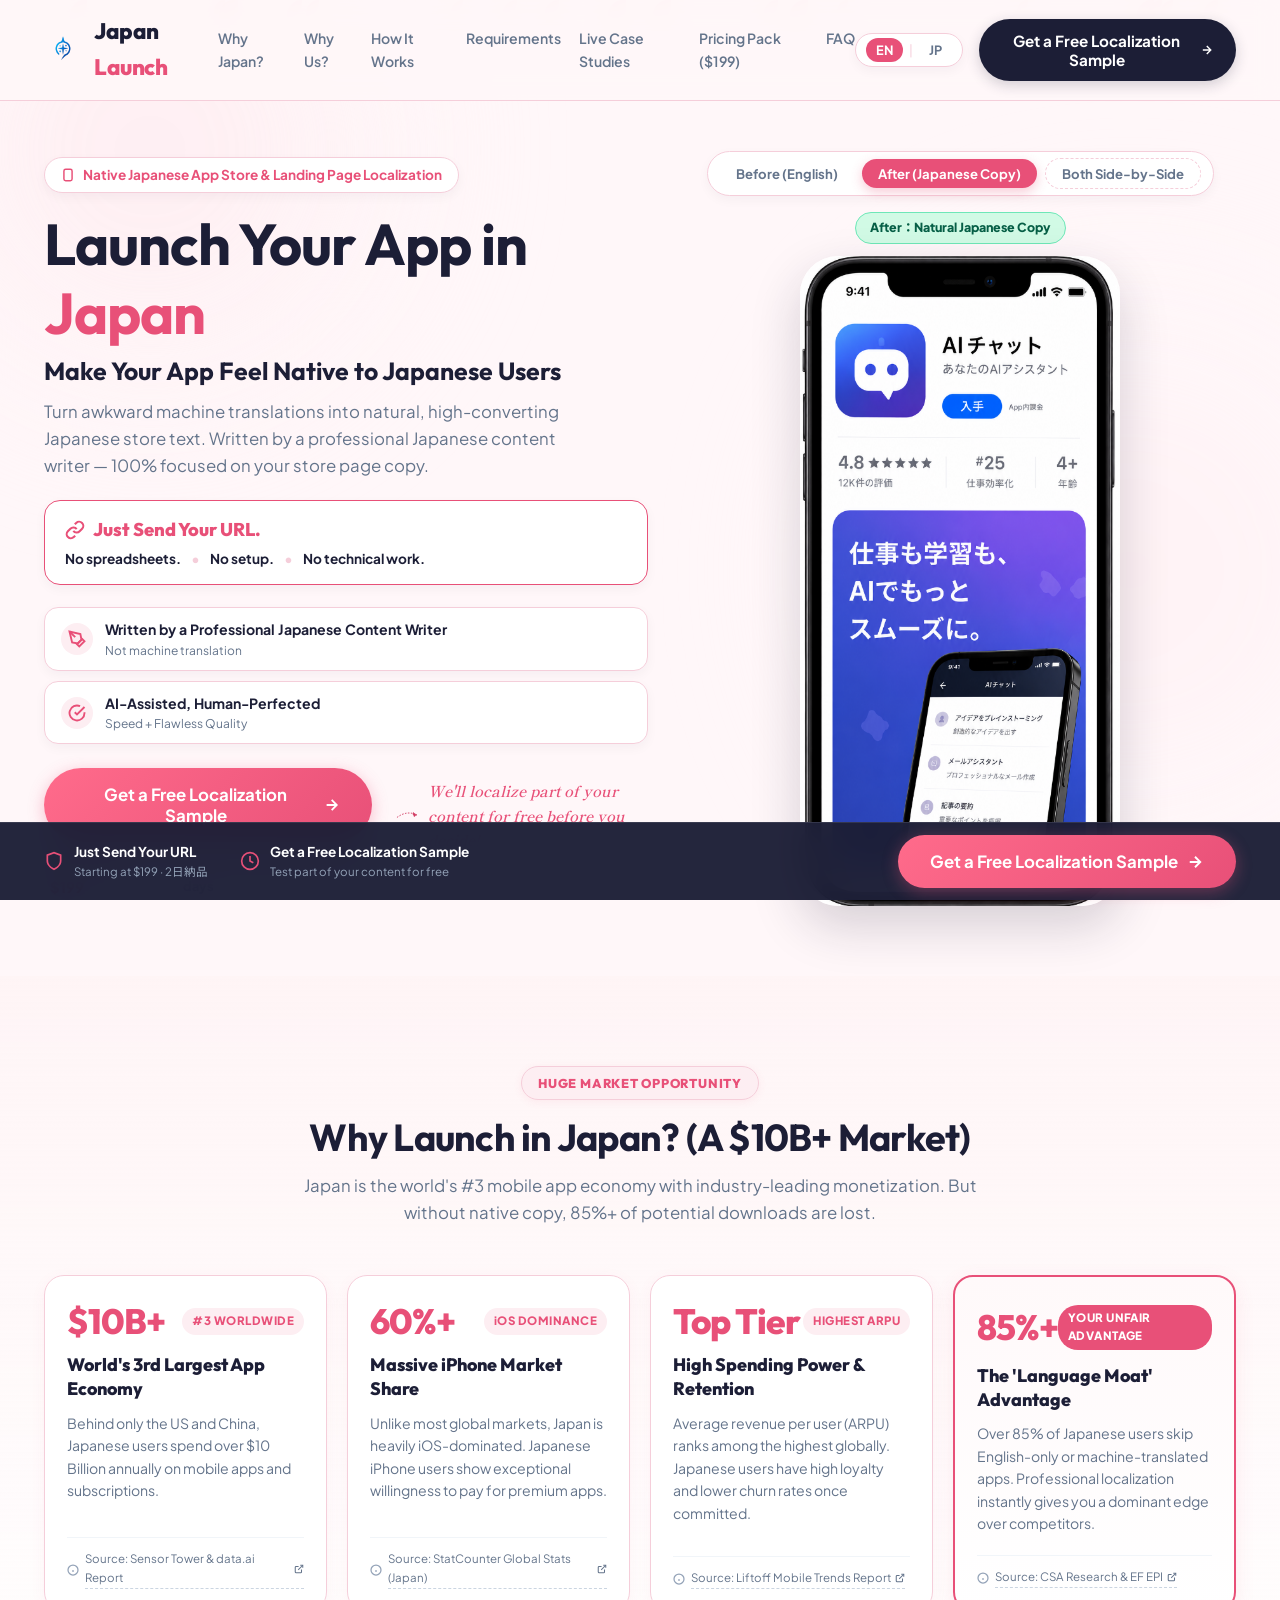
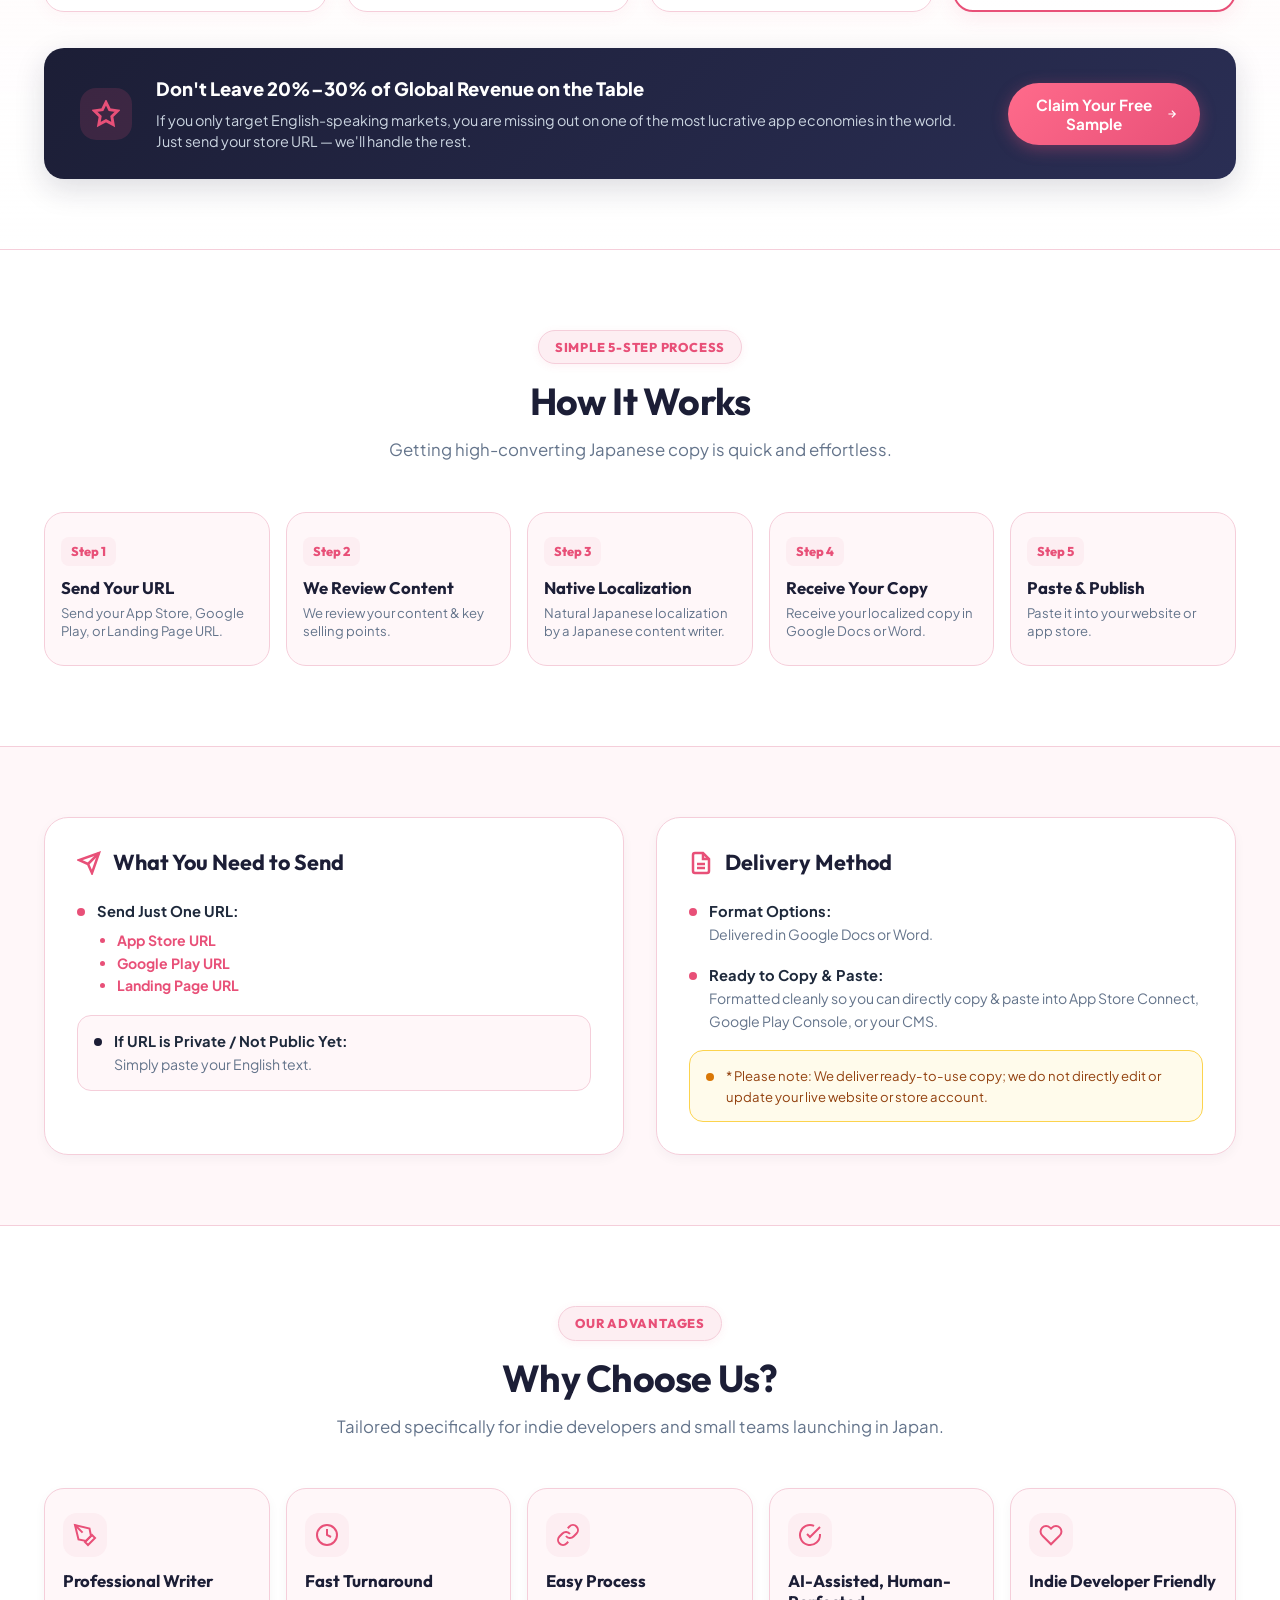
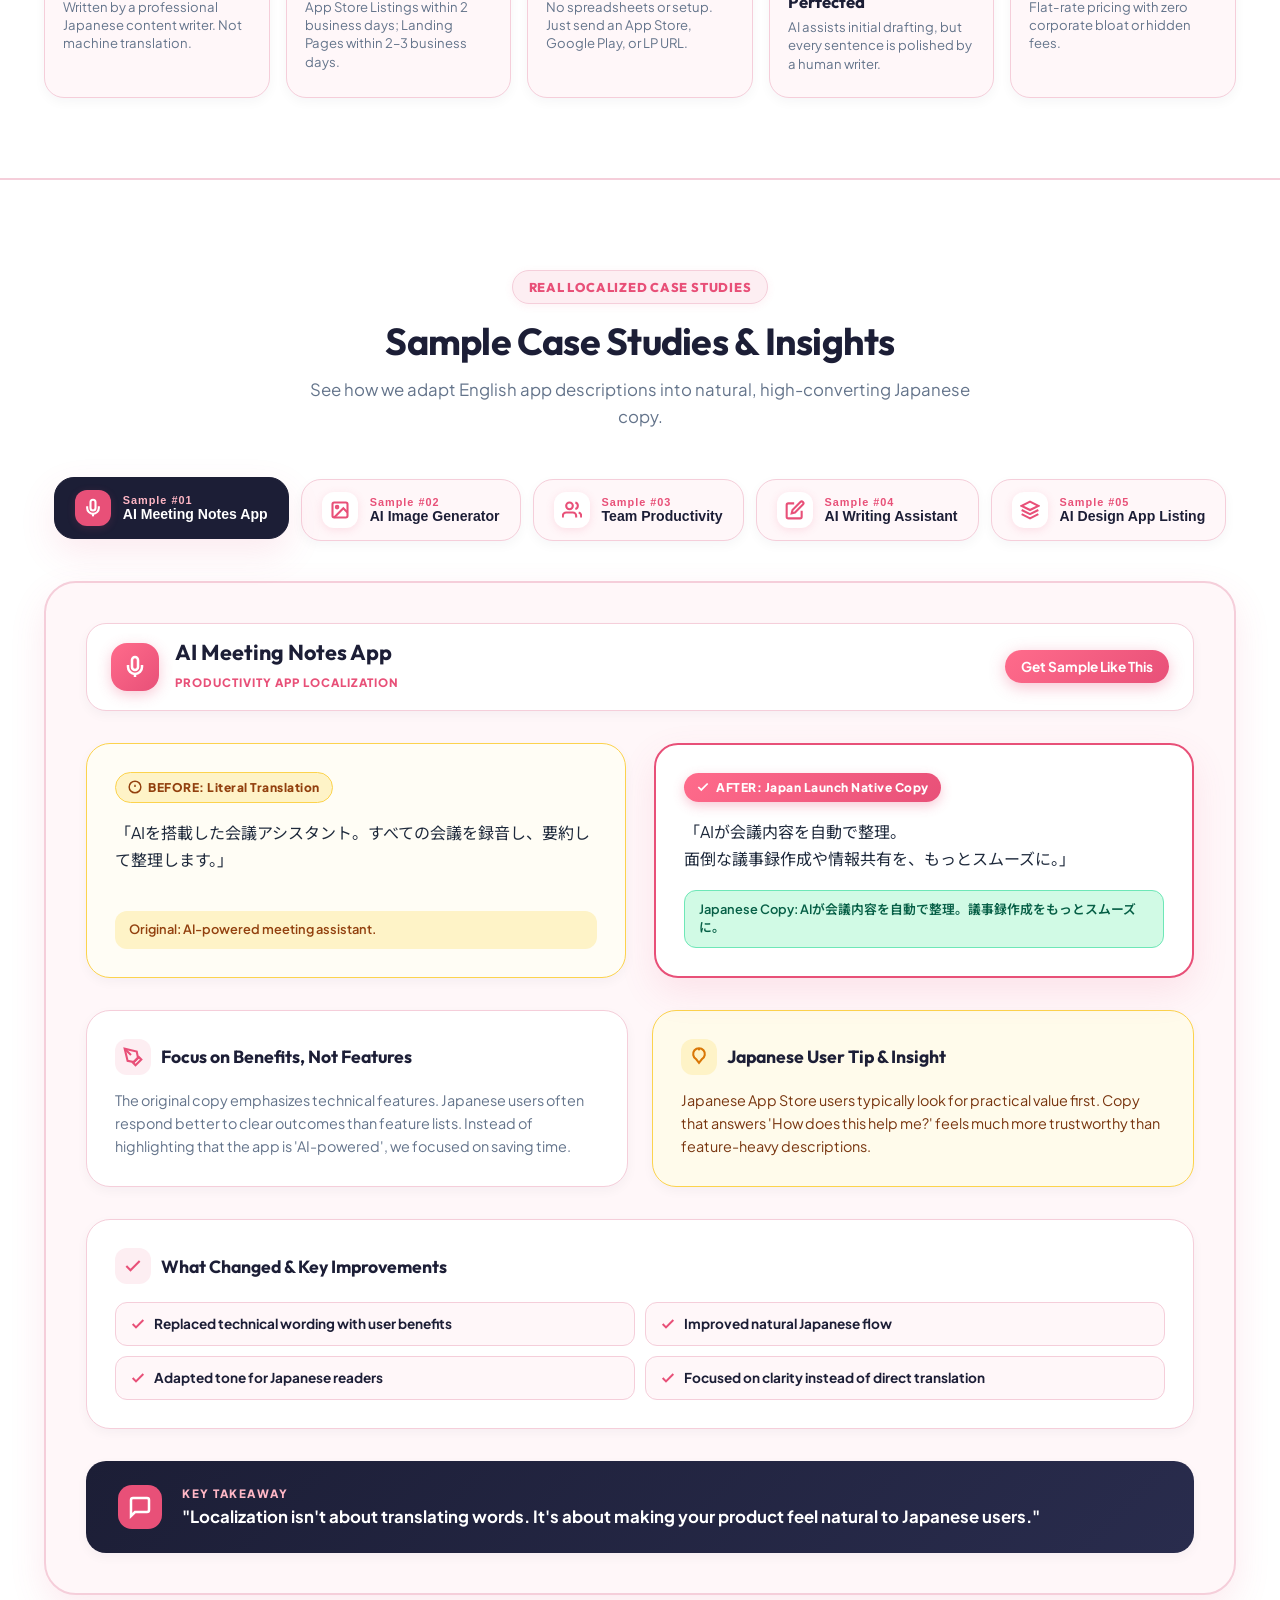
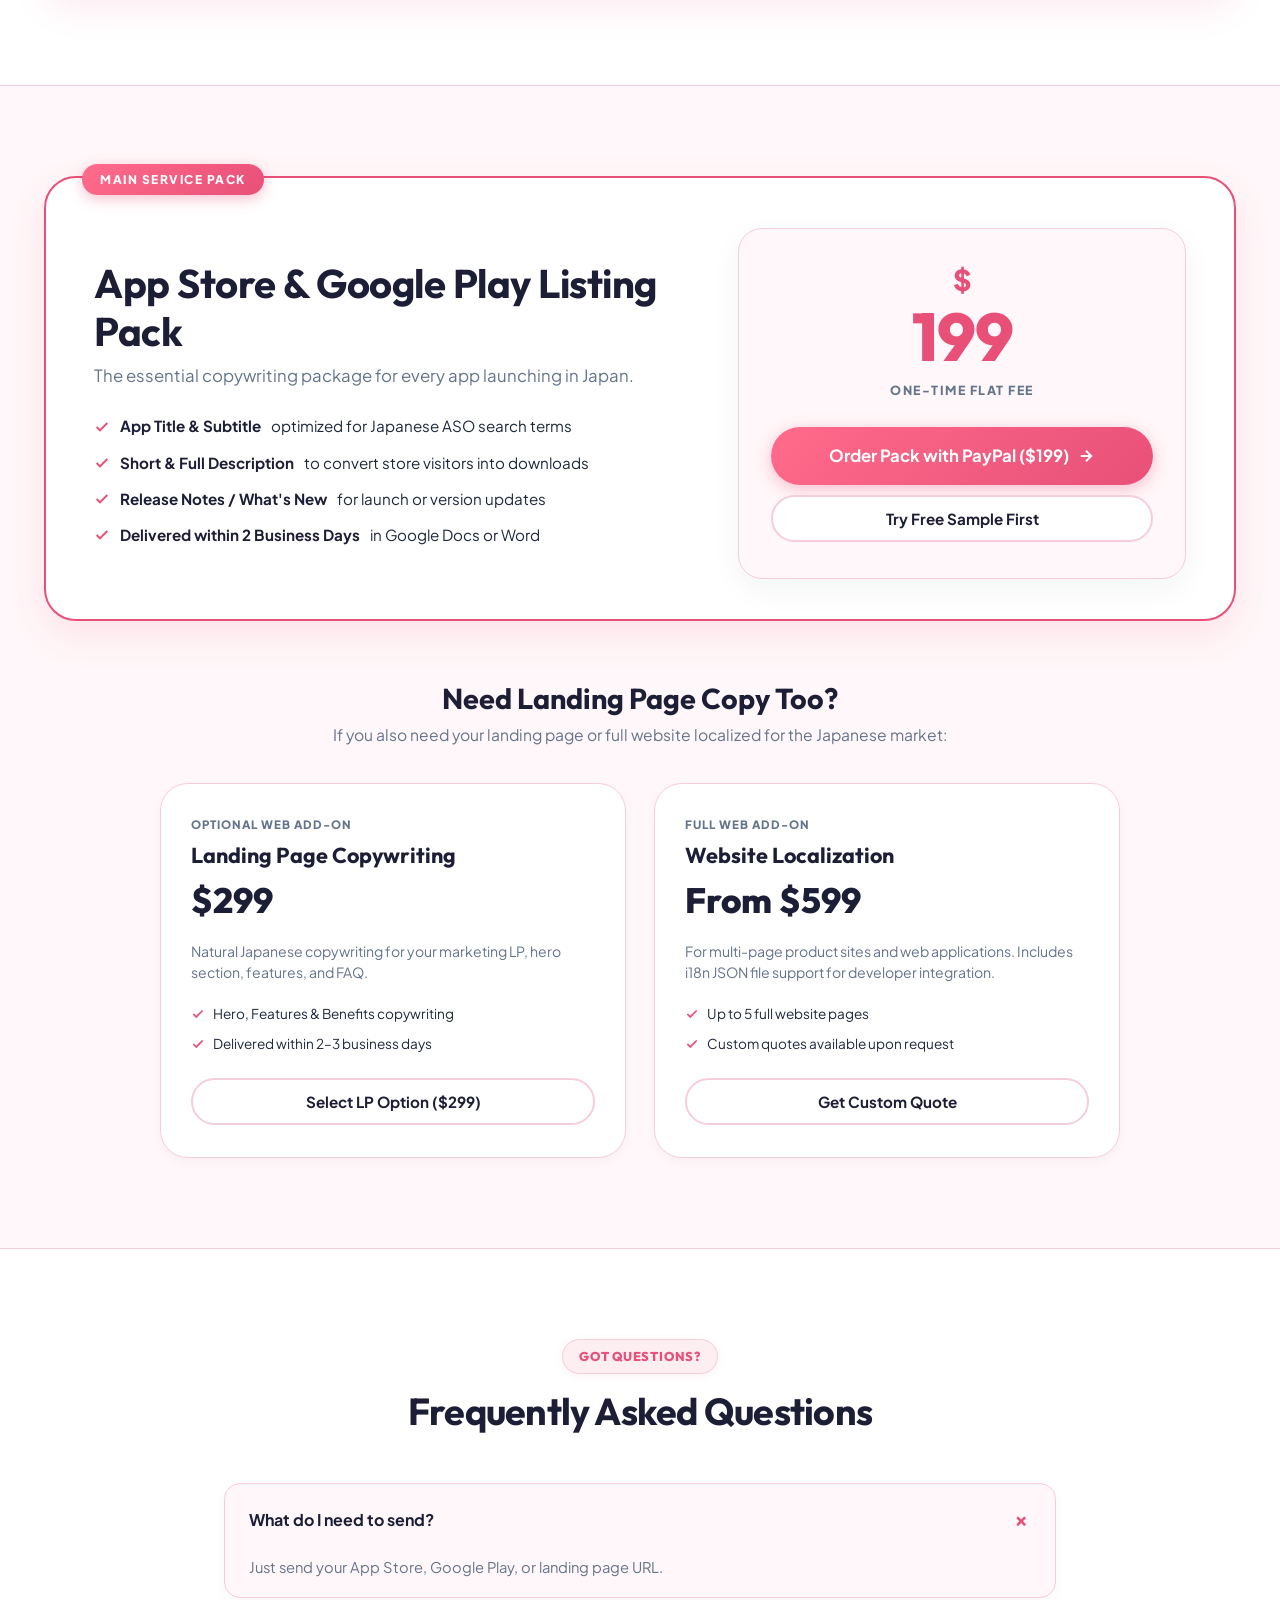
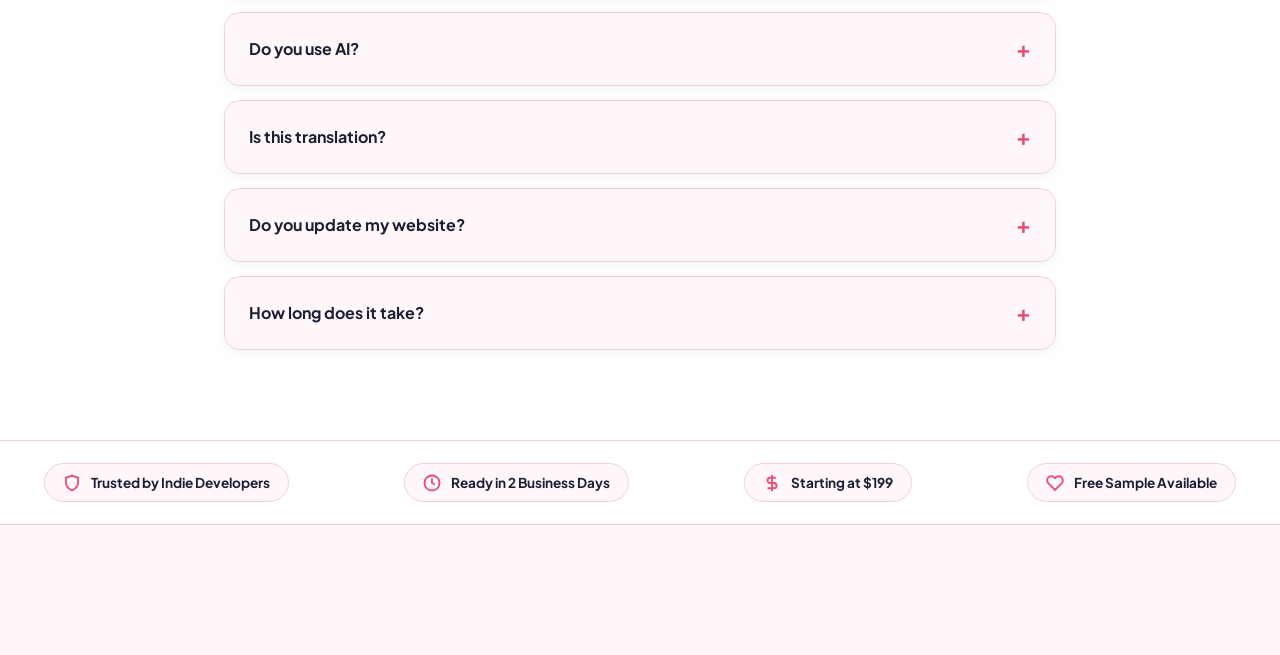
==== commit 79b2f45a: "Add files via upload" ====
--- a/japan-localization-lp/index.html
+++ b/japan-localization-lp/index.html
@@ -648,9 +648,10 @@
                             <span class="price-currency">$</span>
                             <span class="price-val">199</span>
                             <span class="price-period" data-en="one-time flat fee" data-jp="買い切り・追加費用なし">one-time flat fee</span>
-                            <button class="btn btn-coral btn-lg full-width" onclick="openSampleModal('App Store Listing Copy Pack ($199)')">
-                                <span data-en="Order Store Pack ($199)" data-jp="ストア説明文パック ($199) を申し込む">Order Store Pack ($199)</span>
-                            </button>
+                            <a href="https://www.paypal.com/ncp/payment/HZYUWPZ35QG8N" target="_blank" rel="noopener noreferrer" class="btn btn-coral btn-lg full-width" style="text-decoration:none;">
+                                <span data-en="Order Pack with PayPal ($199)" data-jp="PayPalで注文する ($199)">Order Pack with PayPal ($199)</span>
+                                <svg width="18" height="18" viewBox="0 0 24 24" fill="none" stroke="currentColor" stroke-width="2.5"><path d="M5 12h14M12 5l7 7-7 7"/></svg>
+                            </a>
                             <button class="btn btn-outline full-width" onclick="openSampleModal('Free Sample')">
                                 <span data-en="Try Free Sample First" data-jp="まずは無料サンプルを試す">Try Free Sample First</span>
                             </button>
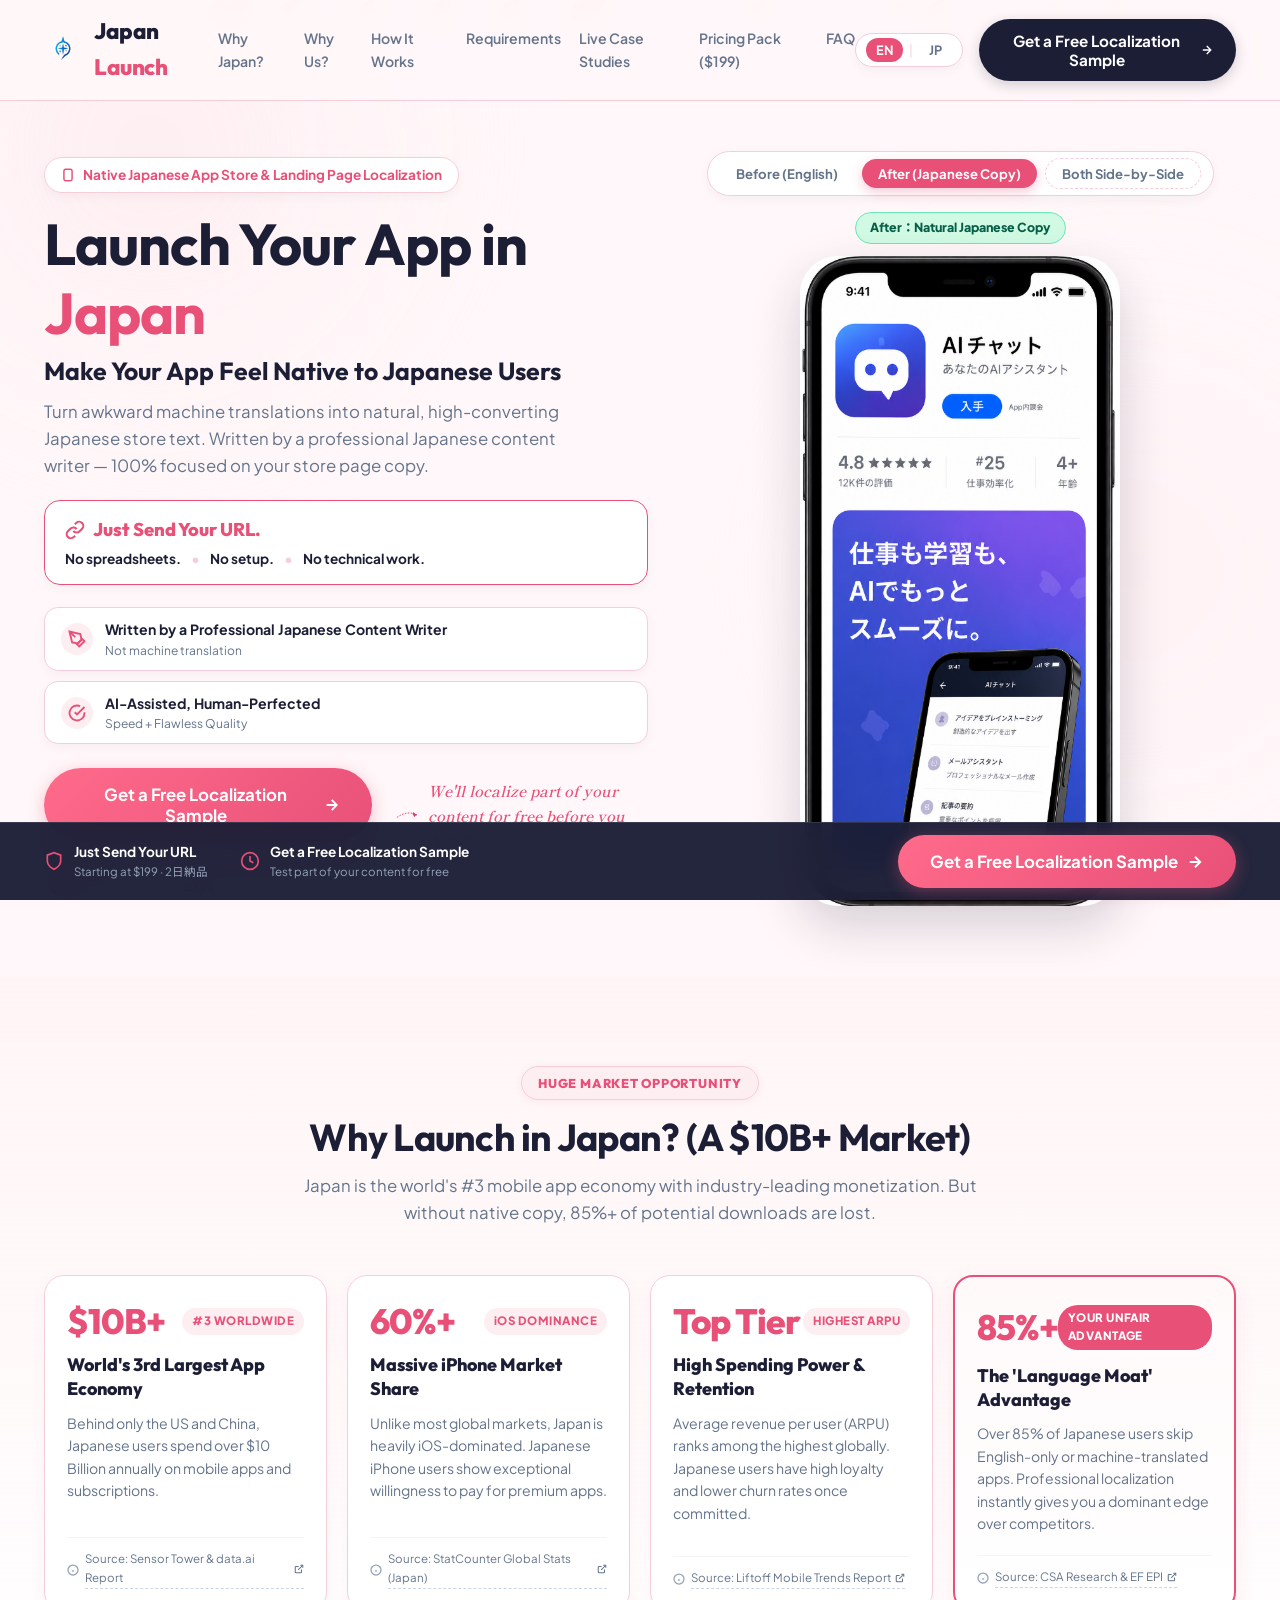
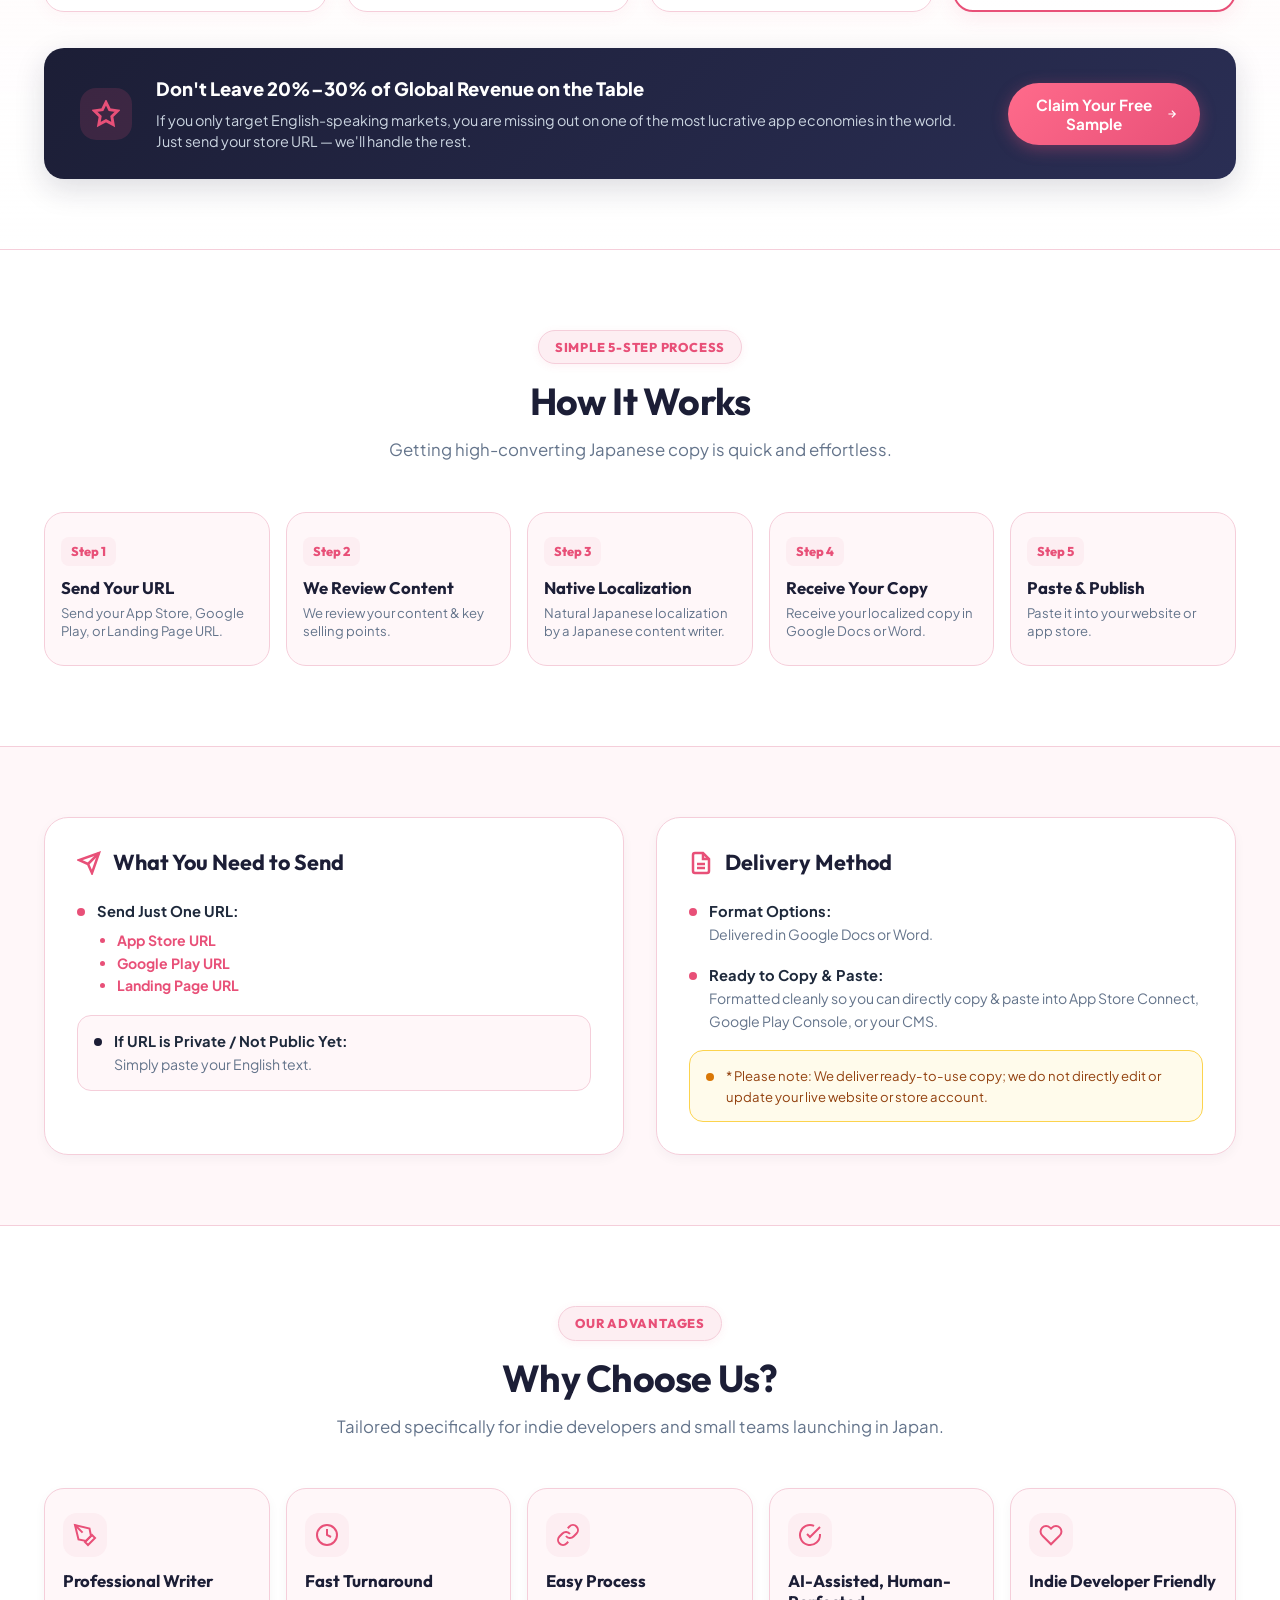
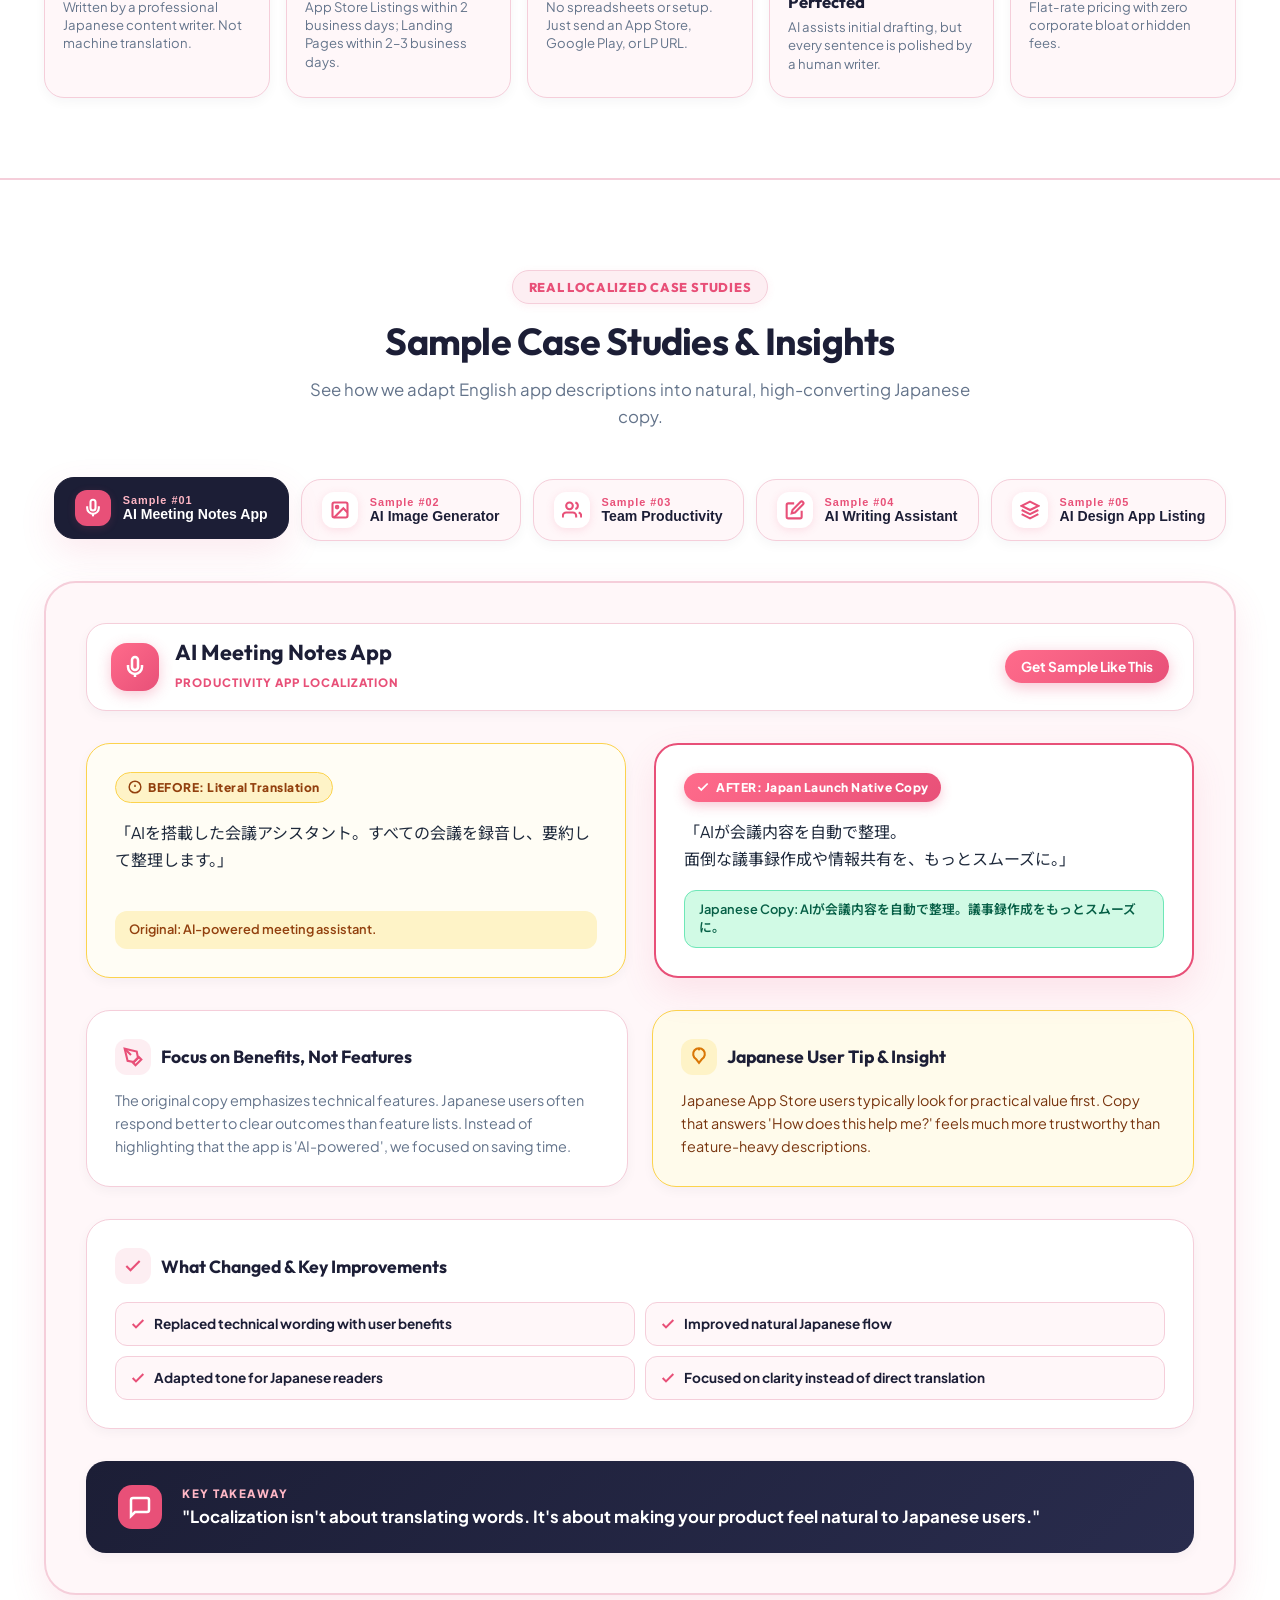
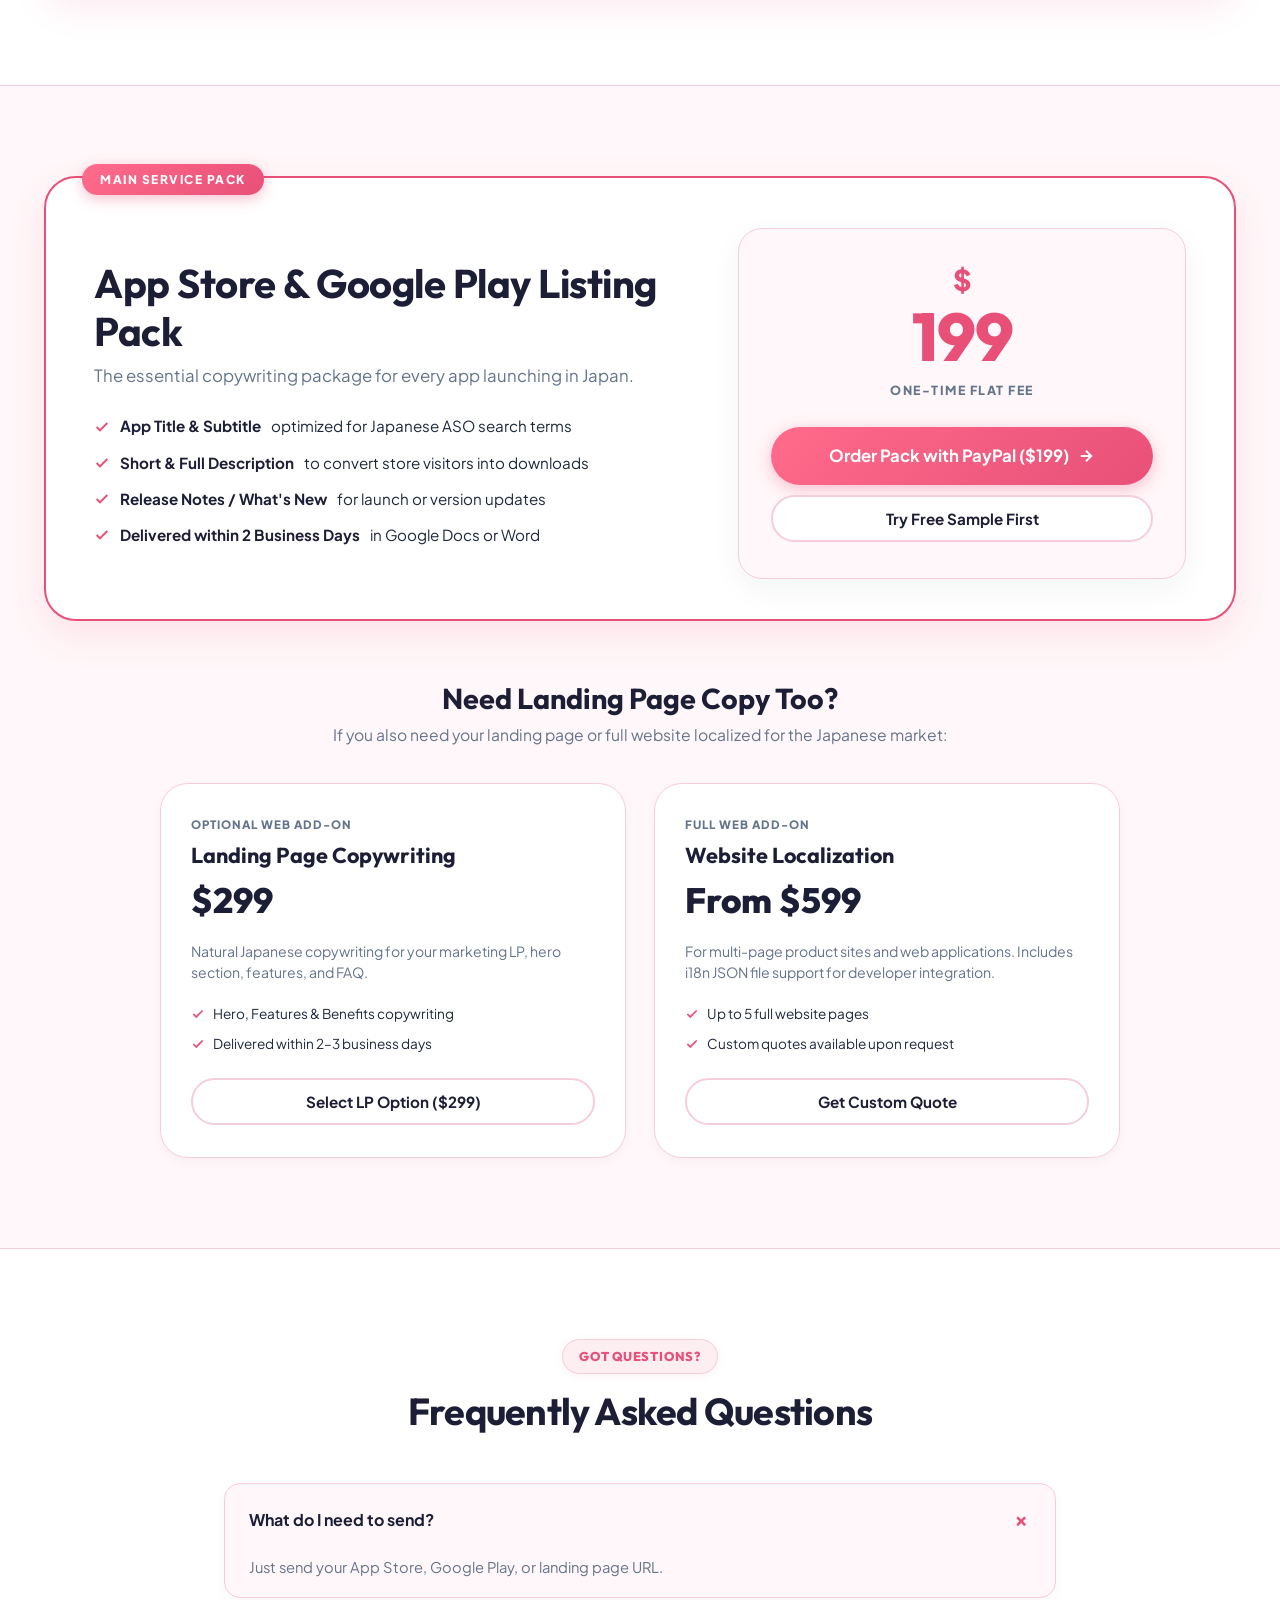
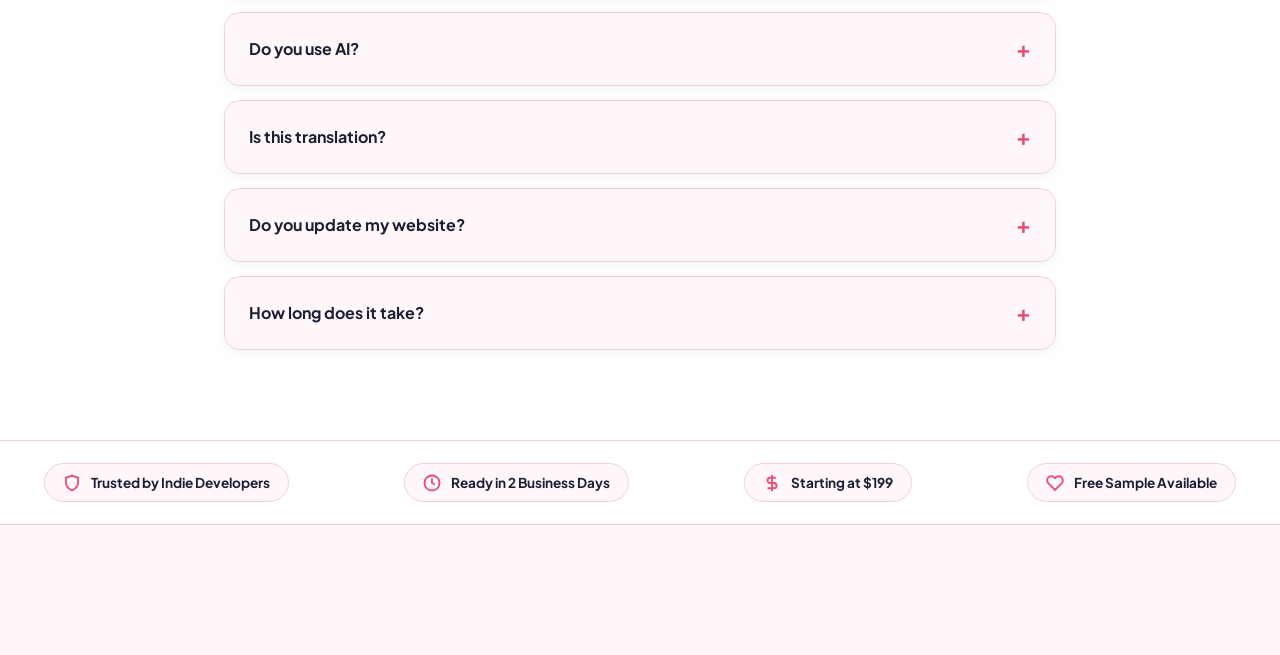
==== commit 8469a8ea: "Add files via upload" ====
--- a/japan-localization-lp/index.html
+++ b/japan-localization-lp/index.html
@@ -1,4 +1,4 @@
-<!DOCTYPE html>
+﻿<!DOCTYPE html>
 <html lang="en">
 <head>
     <meta charset="UTF-8">
